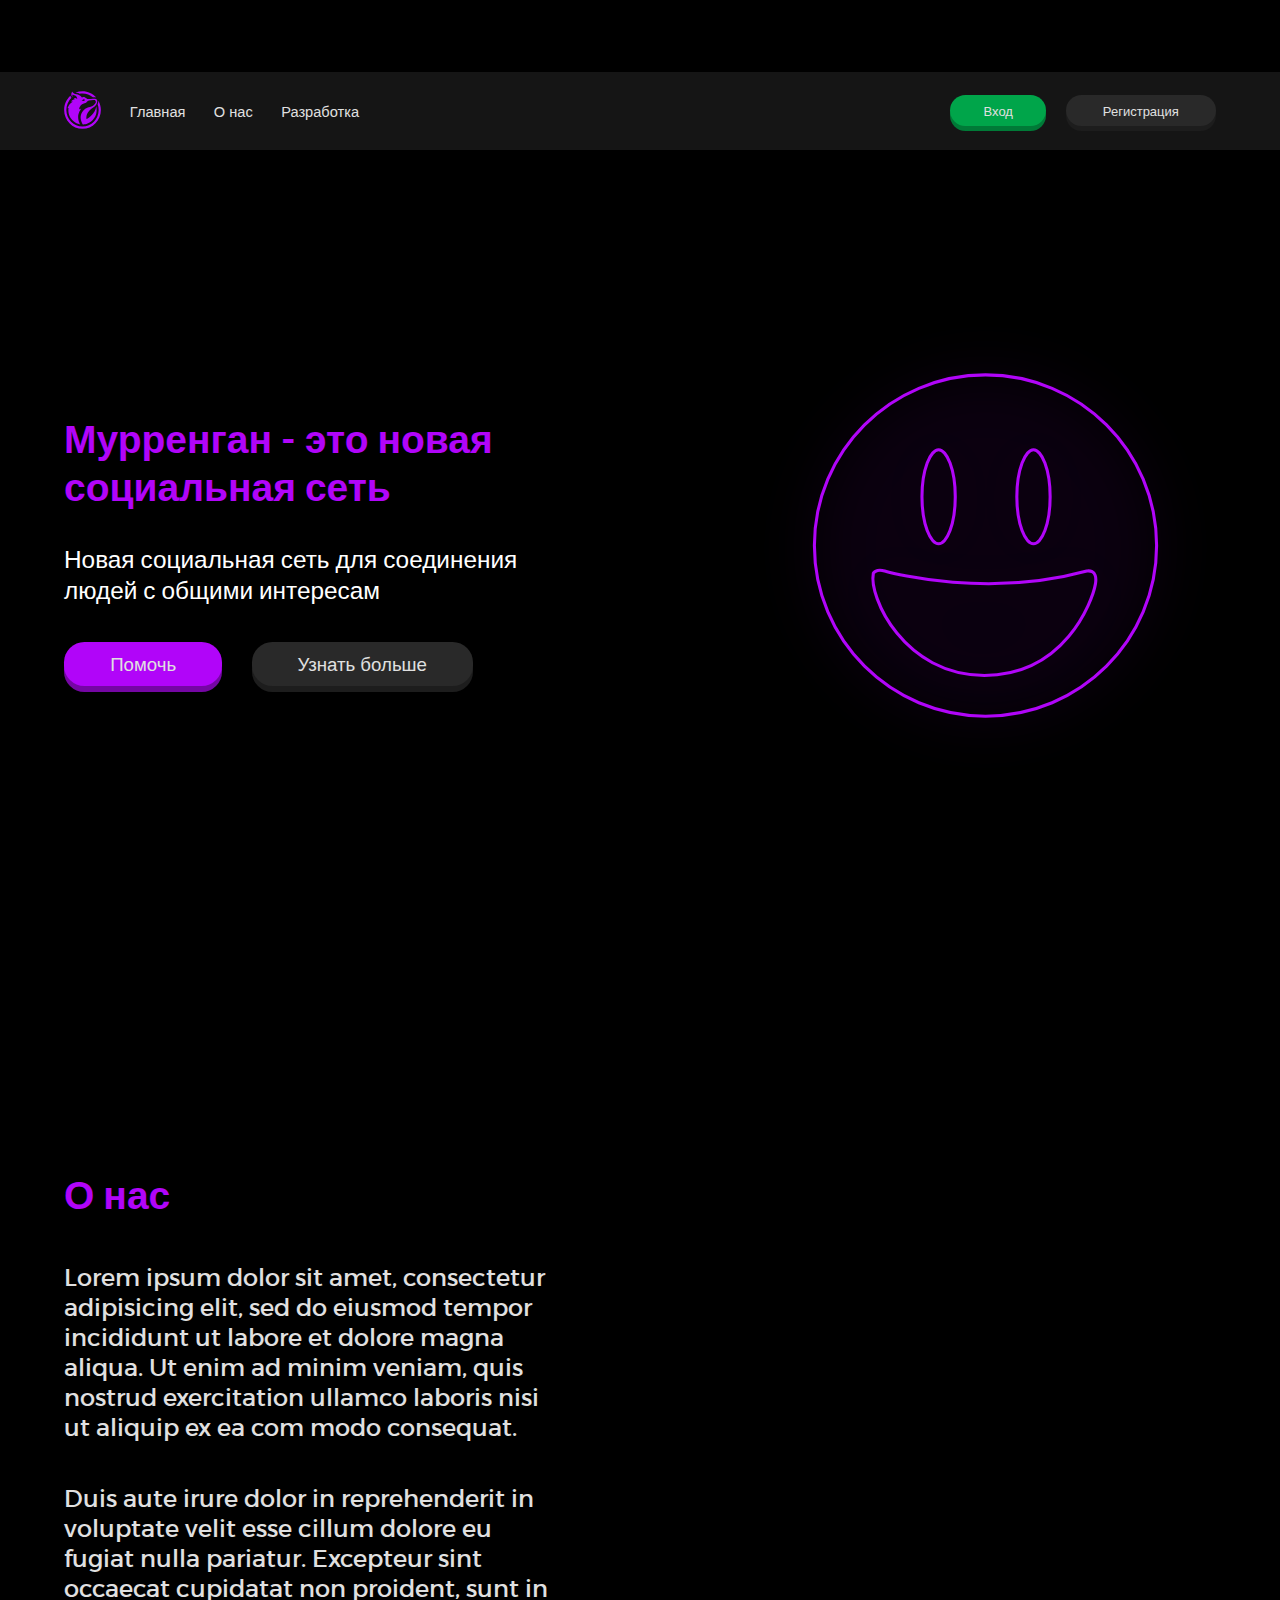
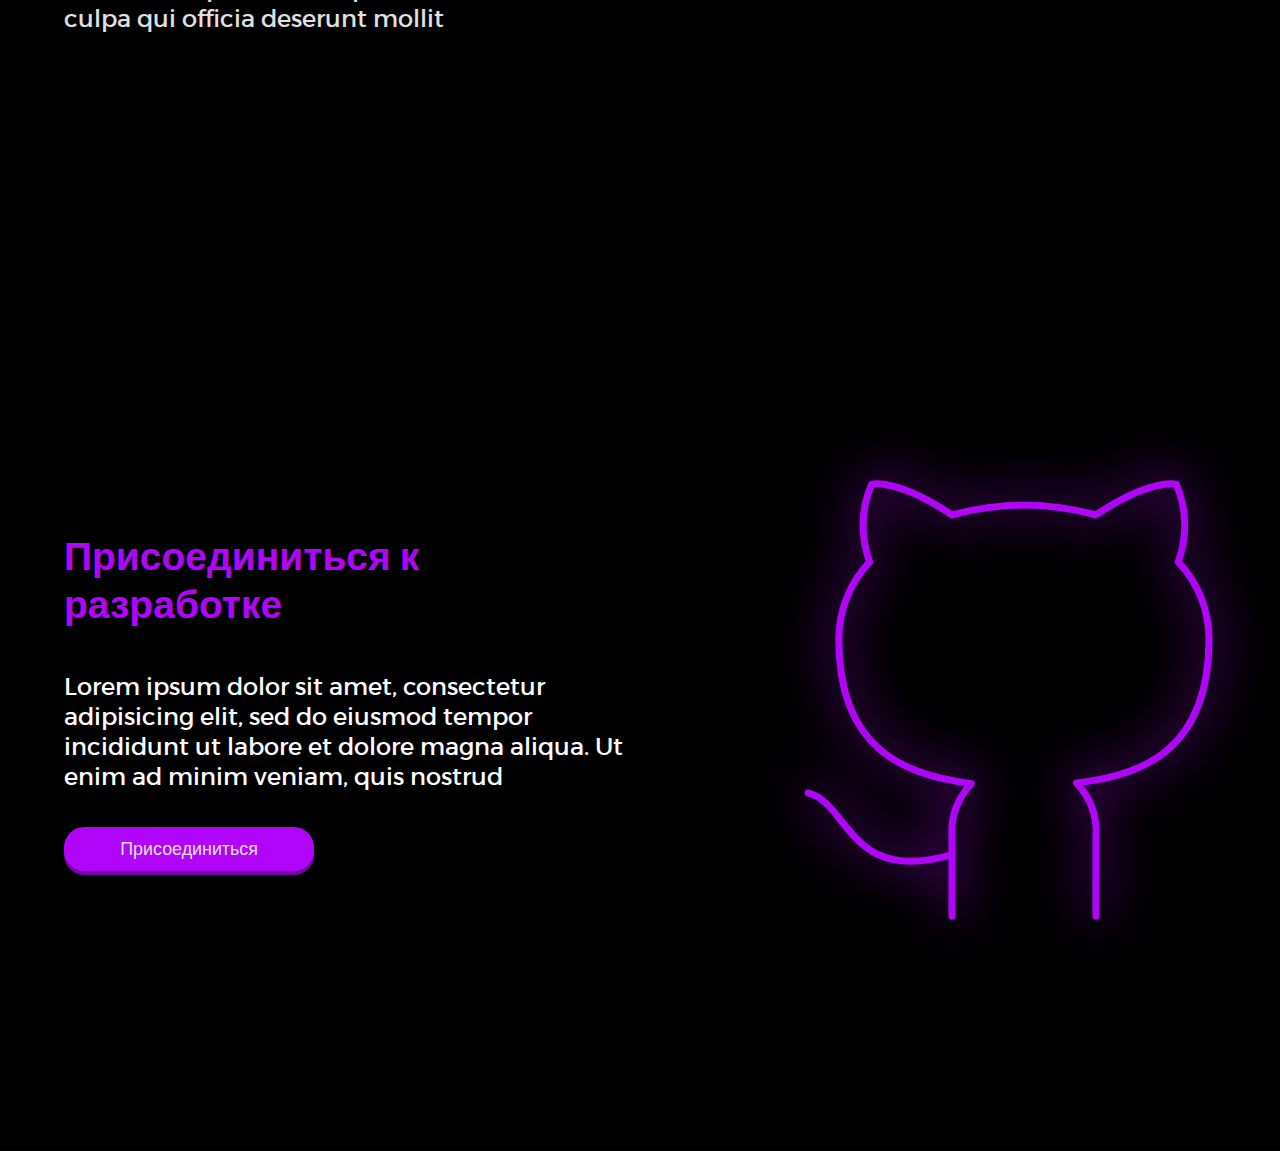
==== index.html @ a323fdba "Последняя версия десктопа" ====
<!DOCTYPE html>
<html lang="ru">

<head>
    <meta charset="UTF-8">
    <meta name="viewport" content="width=device-width, initial-scale=1.0, maximum-scale=1.0, user-scalable=no">
    <meta http-equiv="X-UA-Compatible" content="ie=edge">
    <title>Murrengan</title>
    <link rel="stylesheet" href="fonts/montserrat.css">
    <link rel="stylesheet" href="css/general.css">
    <link rel="stylesheet" href="css/adaptive.css">
</head>

<body>
    <nav class="nav">
        <div class="wrapper">
            <div class="nav-first__item">
                <a href="#"><img src="img/murr_logo.svg" onerror="this.onerror=null;"></a>
                <a href="#home" class="nav-general__item">Главная</a>
                <a href="#about-us" class="nav-general__item">О нас</a>
                <a href="#develop" class="nav-general__item">Разработка</a>
            </div>
            <div class="nav-last__item">
                <div class="nav-but-wrapper">
                    <a href="#" class="nav-button__item nav-button-first__item">Вход</a>
                    <div class="nav-but__item nav-but-first__item"></div>
                </div>
                <div class="nav-but-wrapper">
                    <a href="#" class="nav-button__item nav-button-last__item">Регистрация</a>
                    <div class="nav-but__item nav-but-last__item"></div>
                </div>
            </div>
            <a class="burger-wrapper" href="#">
                <span class="burger"></span>
                <span class="burger"></span>
                <span class="burger"></span>
            </a>
        </div>
    </nav>
    <header id="home">
        <div class="header-content wrapper">
            <div class="header-text-wrapper__first">
                <h1 class="content-title">Мурренган - это новая социальная сеть</h1>
                <h3 class="content-desc">Новая социальная сеть для соединения людей с общими интересам</h3>
                <div class="nav-last__item adaptive-nav-last__item">
                    <div class="nav-but-wrapper nav-but-wrapper-first">
                        <a href="#" class="nav-button__item header-content-first__item">Помочь</a>
                        <div class="nav-but__item header-content-but-first"> </div>
                    </div>
                    <div class="nav-but-wrapper nav-but-wrapper-first">
                        <a href="#" class="nav-button__item header-content-last__item">Узнать больше</a>
                        <div class="nav-but__item header-content-but-last"></div>
                    </div>
                </div>
            </div>
            <div class="header-content-wrapper__first">
                <img src="img/smile.svg" onerror="this.onerror=null;">            
            </div>
        </div>
    </header>
    <section class="section-first" id="about-us">
        <div class="wrapper">
            <div class="section-content-wrp-first">
                <h2>О нас</h2>
                <div class="section-content-wrp-first__item">
                    <div class="section-cont-wrapper-first">
                        <p>Lorem ipsum dolor sit amet, consectetur adipisicing elit, sed do eiusmod tempor
                            incididunt
                            ut labore et dolore magna aliqua. Ut enim ad minim veniam, quis nostrud exercitation
                            ullamco
                            laboris nisi ut aliquip ex ea com
                            modo consequat.
                        </p>
                        <p class="section-content-first">
                            Duis aute irure dolor in reprehenderit in voluptate velit esse cillum dolore eu fugiat
                            nulla
                            pariatur.
                            Excepteur sint occaecat cupidatat non proident, sunt in culpa qui officia deserunt
                            mollit
                        </p>
                    </div>
                    <iframe src="https://www.youtube.com/embed/8vNeV6zq-zo" frameborder="0" allowfullscreen></iframe>
                </div>
            </div>
        </div>
    </section>
    <section class="section-second" id="develop">
        <div class="header-content wrapper">
            <div class="heder-text-wrapper">
                <h2 class="content-title">Присоеди&shy;ниться к разработке</h2>
                <h3>Lorem ipsum dolor sit amet, consectetur adipisicing elit, sed
                    do eiusmod tempor incididunt ut labore et dolore magna aliqua.
                    Ut enim ad minim veniam, quis nostrud
                </h3>
                <div class="nav-last__item adaptive-nav-second-last__item">
                    <div class="nav-but-wrapper nav-but-wrapper-last">
                        <a href="#"
                            class="nav-button__item header-content-last__item header-content-last-child__item">Присоединиться</a>
                        <div class="nav-but__item header-content-but-last-child"></div>
                    </div>
                </div>
            </div>
            <div class="header-content-wrapper">
                <img src="img/cat.svg" onerror="this.onerror=null;">
            </div>
        </div>
    </section>
    </div>
</body>

</html>
---- fonts/montserrat.css ----
@font-face {
    font-family: 'Montserrat';
    src: local('Montserrat'), local('Montserrat-Regular'), url('montserrat.woff2') format('woff2'), url('montserrat.woff') format('woff'), url('montserrat.ttf') format('truetype');
    font-weight: 400;
    font-style: normal;
}
@font-face {
    font-family: 'Montserrat';
    src: local('Montserrat Bold'), local('Montserrat-Bold'), url('montserratbold.woff2') format('woff2'), url('montserratbold.woff') format('woff'), url('montserratbold.ttf') format('truetype');
    font-weight: 700;
    font-style: normal;
}
---- css/general.css ----
html, body, div, span, applet, object, iframe,
h1, h2, h3, h4, h5, h6, p, blockquote, pre,
abbr, acronym, address, big, cite, code,
del, dfn, em, img, ins, kbd, q, s, samp,
small, strike, strong, sub, sup, tt, var,
b, u, i, center,
dl, dt, dd, ol, ul, li,
fieldset, form, label, legend,
table, caption, tbody, tfoot, thead, tr, th, td,
article, aside, canvas, details, embed, 
figure, figcaption, footer, header, hgroup, 
menu, nav, output, ruby, section, summary,
time, mark, audio, video, a{
	margin: 0;
    padding: 0;
}
html {
    font-size: 16px;
    overflow-x: hidden;
    scroll-behavior: smooth;

}

body {
    background-color: #000000;
}

h1,
h2 {
    color: #b105f9;
}

.wrapper {
    width: 90%;
    margin: 0 auto;
    display: flex;
    align-items: center;
    justify-content: space-between;
}

p, a, button, h1, h2, h3, h4, h5, h6 {
    font-family: 'Montserrat', sans-serif;
}

p,
a,
button {
    color: #e0e0e0;
}

a {
    text-decoration: none;
}

.nav {
    display: flex;
    justify-content: space-between;
    margin: 0 auto;
    margin-top: 5.5rem;
    position: sticky;
    top: 0;
    background-color: #151515;
    height: 6rem;
    z-index: 40;
}

.nav-wrapper{
    display: flex;
    justify-content: space-between;
    margin: 0 auto;
}
.nav-general__item {
    margin-left: 2.1875rem;
    font-size: 1.125rem;
    transition: all 0.3s;
    position: relative;
}
.nav-general__item::after {
	display: block;
	position: absolute;
	left: 0; 
	width: 0;
	height: 2px; 
	background-color: #b105f9; 
	content: "";
    transition: width 0.3s ease-out; 
    border-radius: 3px;
}
.nav-general__item:hover:after,
.nav-general__item:focus:after {
	width: 100%; 
}
.nav-general__item:hover {
    color: #b105f9;
}
.nav-first__item,
.nav-last__item {
    display: flex;
    align-items: center;
}

.nav-first__item {
    font-size: 10px;
}

.nav-but-wrapper {
    position: relative;
}

.nav-last__item a {
    font-size: 1rem;
    height: 2.4375rem;
    display: flex;
    justify-content: center;
    align-items: center;
    border-radius: 1.563rem;
    transition: background-color 0.3s;
}
.burger-wrapper{
    display: none;
}
.nav-last__item .nav-button-first__item {
    background-color: #00a54a;
    width: 7.375rem;
}
.nav-last__item .nav-button-first__item:hover{
    background-color: #00dd63;
}
.nav-last__item .nav-button-first__item:active{
    background-color: #00a54a;
}

.header-content-last__item {
    background-color: #292929;
    width: 17rem;
}

.header-content-last__item {
    margin-left: 2.25rem;
}

.header-content-first__item {
    background-color: #b105f9;
    width: 12.1875rem;
}

.nav-last__item .header-content-last__item,
.nav-last__item .header-content-first__item {
    font-size: 1.4375rem;
    height: 3.375rem;
}

.nav-last__item .nav-button-last__item {
    margin-left: 1.5rem;
    background-color: #292929;
    width: 11.5625rem;
}
.nav-last__item .nav-button-last__item:hover,
.nav-last__item .header-content-last__item:hover {
    background-color: #414141;
}
.nav-but__item {
    position: absolute;
    height: 2.4375rem;
    border-radius: 1.563rem;
    z-index: -1;
}

.nav-but-first__item {
    left: 0;
    top: 0.375rem;
    background-color: #007a37;
    width: 7.375rem;
}

.header-content-but-first {
    left: 0;
    top: 0.5rem;
    background-color: #7506a4;
    width: 12.1875rem;
    height: 3.3125rem;
}

.header-content-but-last {
    right: 0;
    top: 0.5rem;
    background-color: #1d1d1d;
    width: 17rem;
    height: 3.3125rem;
}

.header-content-but-last-child {
    left: 0;
    top: 0.5rem;
    background-color: #7506a4;
    width: 19.25rem;
    height: 3.1875rem;
}

.nav-but-last__item {
    right: 0;
    top: 0.375rem;
    background-color: #1d1d1d;
    width: 11.5625rem;
}

h3 {
    color: #ffffff;
    font-size: 1.875rem;
    font-weight: normal;
    margin-top: 2.5rem;
    margin-bottom: 2.875rem;
}

.content-title {
    font-weight: bold;
    font-size: 3rem;
}

.first__img {
    width: 50rem;
    height: 53.31rem;
}

.header-content-wrapper img{
    width: 110%;
    height: 50rem;  
}
.header-content-wrapper__first svg{
    width: 100%;
    height: 35rem;
}
.header-content-wrapper__first{
    width: 40%;
}
.header-text-wrapper__first{
    width: 50%;
}
.adaptive-murr-logo {
    font-size: 3rem;
    font-weight: bold;
    color: #b105f9;
    text-shadow: 2px 5px 15px #b105f9;
}

.header-content-wrapper{
    width: 40%;
}
.heder-text-wrapper{
    width: 50%;
}

.adaptive-logo {
    width: 1.7rem;
    height: 1.9rem;
}

.adaptive-menu {
    display: flex;
    align-items: center;
    cursor: pointer;
}

.adaptive-menu div {
    border: 0.5rem solid transparent;
    border-top: 0.5rem solid #fff;
    margin-top: 0.5rem;
    margin-left: 0.3rem;
}

h2 {
    font-size: 3rem;
    margin-bottom: 3.25rem;
}

.adaptive-murr-logo,
.adaptive-menu,
.nav__item__responsive {
    display: none;
}

p {
    font-size: 1.875rem;
}

.section-first,
.section-second {
    min-height: 100vh;
    display: flex;
}

.section-content-wrp-first__item {
    display: flex;
}

.section-content-first {
    margin-top: 3.188rem;
}

.section-cont-wrapper-first {
    width: 50%;
    margin-right: 12.06rem;
}

.section-second .nav {
    margin-top: 14rem;
}

.nav-button__item:active {
    transform: translateY(0.4rem);
}

.content-desc {
    width: 90%;
}

.adaptive-button-general {
    display: none;
    z-index: 3;
}

.video {
    height: 0;
    position: relative;
    padding-bottom: 56.25%;
}

.video iframe {
    position: absolute;
    left: 0;
    top: 0;
    width: 100%;
    height: 100%;
}

* {
    outline: none;
}

iframe {
    width: 50%;
    border-width: 0;
    outline-width: 0;
}

.nav-first__item img {
    width: 2.875rem;
    height: 2.875rem;
    transition: all 0.25s;
}

.nav-first__item img:hover {
    transform: scale(1.15);
}

.nav-but-wrapper-last .header-content-last-child__item {
    margin-left: 0;
    width: 19.25rem;
    background-color: #b105f9;
    font-size: 1.375rem;
}

header, .section-second {
    display: flex;
}

header {
    min-height: calc(100vh - 7.563rem);
}
.nav-last__item .header-content-first__item:hover,
.nav-but-wrapper-last .header-content-last-child__item:hover{
    background-color: #c743ff;
}
.nav-last__item .header-content-first__item:active,
.nav-but-wrapper-last .header-content-last-child__item:active{
    background-color: #b105f9;
}
---- css/adaptive.css ----
@media screen and (max-width: 1612px) {
    html {
        font-size: 15px;
    }

    .nav-first__item {
        font-size: 9px;
    }
}

@media screen and (max-width: 1506px) {
    html {
        font-size: 14px;
    }

    .nav-first__item {
        font-size: 8px;
    }
}

@media screen and (max-width: 1320px) {
    html {
        font-size: 13px;
    }

    .nav-first__item {
        font-size: 7px;
    }
}

@media screen and (max-width: 1186px) {
    html {
        font-size: 12px;
    }

    .first__img,
    .last-img {
        transform: scale(0.8);
    }
}

@media screen and (max-width: 1050px) {
    html {
        font-size: 11px;
    }

    .adaptive-button-general {
        transform: scale(0.8);
        z-index: 20;
    }
}

@media screen and (max-width: 1044px) {
    .nav-last__item {
        display: none;
    }
    .adaptive-button-general {
        transform: scale(0.8);
    }
    .nav-general__item{
        display: none;
    }
    .header-text-wrapper__first, .heder-text-wrapper {
        width: 100%;
    }
    .header-content-wrapper,.header-content-wrapper__first{
        display: none;
    }
    .burger-wrapper{
        display: block;
        cursor: pointer;
    }
    .burger:first-child{
        margin-top: 0;
    }
    .burger{
        display: block;
        width: 30px;
        height: 3px;
        background-color: #B105F9;
        border-radius: 20px;
        margin-top: 5px;
    }
    header {
        background: url(../img/smile-adaptive.svg) no-repeat right;
    }

    .section-first {
        background: url(../img/smile-adaptive.svg) no-repeat right top;
    }

    .section-second {
        background: url(../img/adaptive-cat.svg) no-repeat right;
    }

    .adaptive-menu,
    .nav__item__responsive {
        display: flex;

    }

    .adaptive-murr-logo {
        display: inline-block;
    }

    .adaptive-nav-last__item {
        display: flex;
        justify-content: center;
    }

    .adaptive-button__item {
        display: inline-block;
    }

    .adaptive-button {
        width: 14.5455rem;
        height: 14.5455rem;
        background: #b105f9;
        border-radius: 50%;
        display: flex;
        justify-content: center;
        align-items: center;
        position: fixed;
        bottom: 0;
        right: 0;
        z-index: -1;
    }

    .adaptive-button-general {
        width: 14.5455rem;
        height: 14.5455rem;
        border-radius: 50%;
        display: flex;
        justify-content: center;
        align-items: center;
        position: fixed;
        bottom: 3.6364rem;
        right: 1.3636rem;
        cursor: pointer;
        box-shadow: 0 20px 20px #7506a4;

    }

    .adaptive-button__logo {
        width: 14.5455rem;
        height: 14.5455rem;
        background: #7506a4;
        border-radius: 50%;
        display: flex;
        justify-content: center;
        align-items: center;
        position: absolute;
        left: 0;
        top: 1.1818rem;
        z-index: -2;
    }

    .adaptive-button-logo-wraper img {
        width: 140px;
        height: 140px;
        z-index: 1;
    }

    .adaptive-button-general:active .adaptive-button {
        bottom: -0.9091rem;
    }

    .adaptive-button-general:active .adaptive-button-logo-wraper {
        margin-top: 2.1818rem;
    }

    .section-content-wrp-first__item {
        display: block;
    }

    .section-cont-wrapper-first {
        width: 100%;
        margin-right: 0;
        margin-bottom: 12.7273rem;
    }

    iframe {
        width: 100%;
        height: 34.8182rem;
    }

    .adaptive-nav-second-last__item {
        display: flex;
        justify-content: center;
        margin-bottom: 10rem;
    }

}

@media screen and (max-width: 470px) {
    html {
        font-size: 10px;
    }

    .adaptive-button-general {
        transform: scale(0.7);
    }

    .adaptive-button-logo-wraper img {
        transform: scale(0.96);
    }
    .nav-but-wrapper-last .header-content-last-child__item, .nav-but-wrapper-last, .header-content-but-last-child{
        width: 100%;
    }
}

@media screen and (max-width: 410px) {

    .header-content-but-first {
        left: 50%;
        margin-left: -6.1rem;
    }

    .adaptive-button-general {
        z-index: 20;
    }

    .adaptive-button-general {
        transform: scale(0.7);
    }

}

@media screen and (max-width: 408px) {
    html {
        font-size: 8px;
    }

    .adaptive-button-general {
        transform: scale(0.6);
    }

    .adaptive-button-logo-wraper img {
        transform: scale(0.77);
    }
}
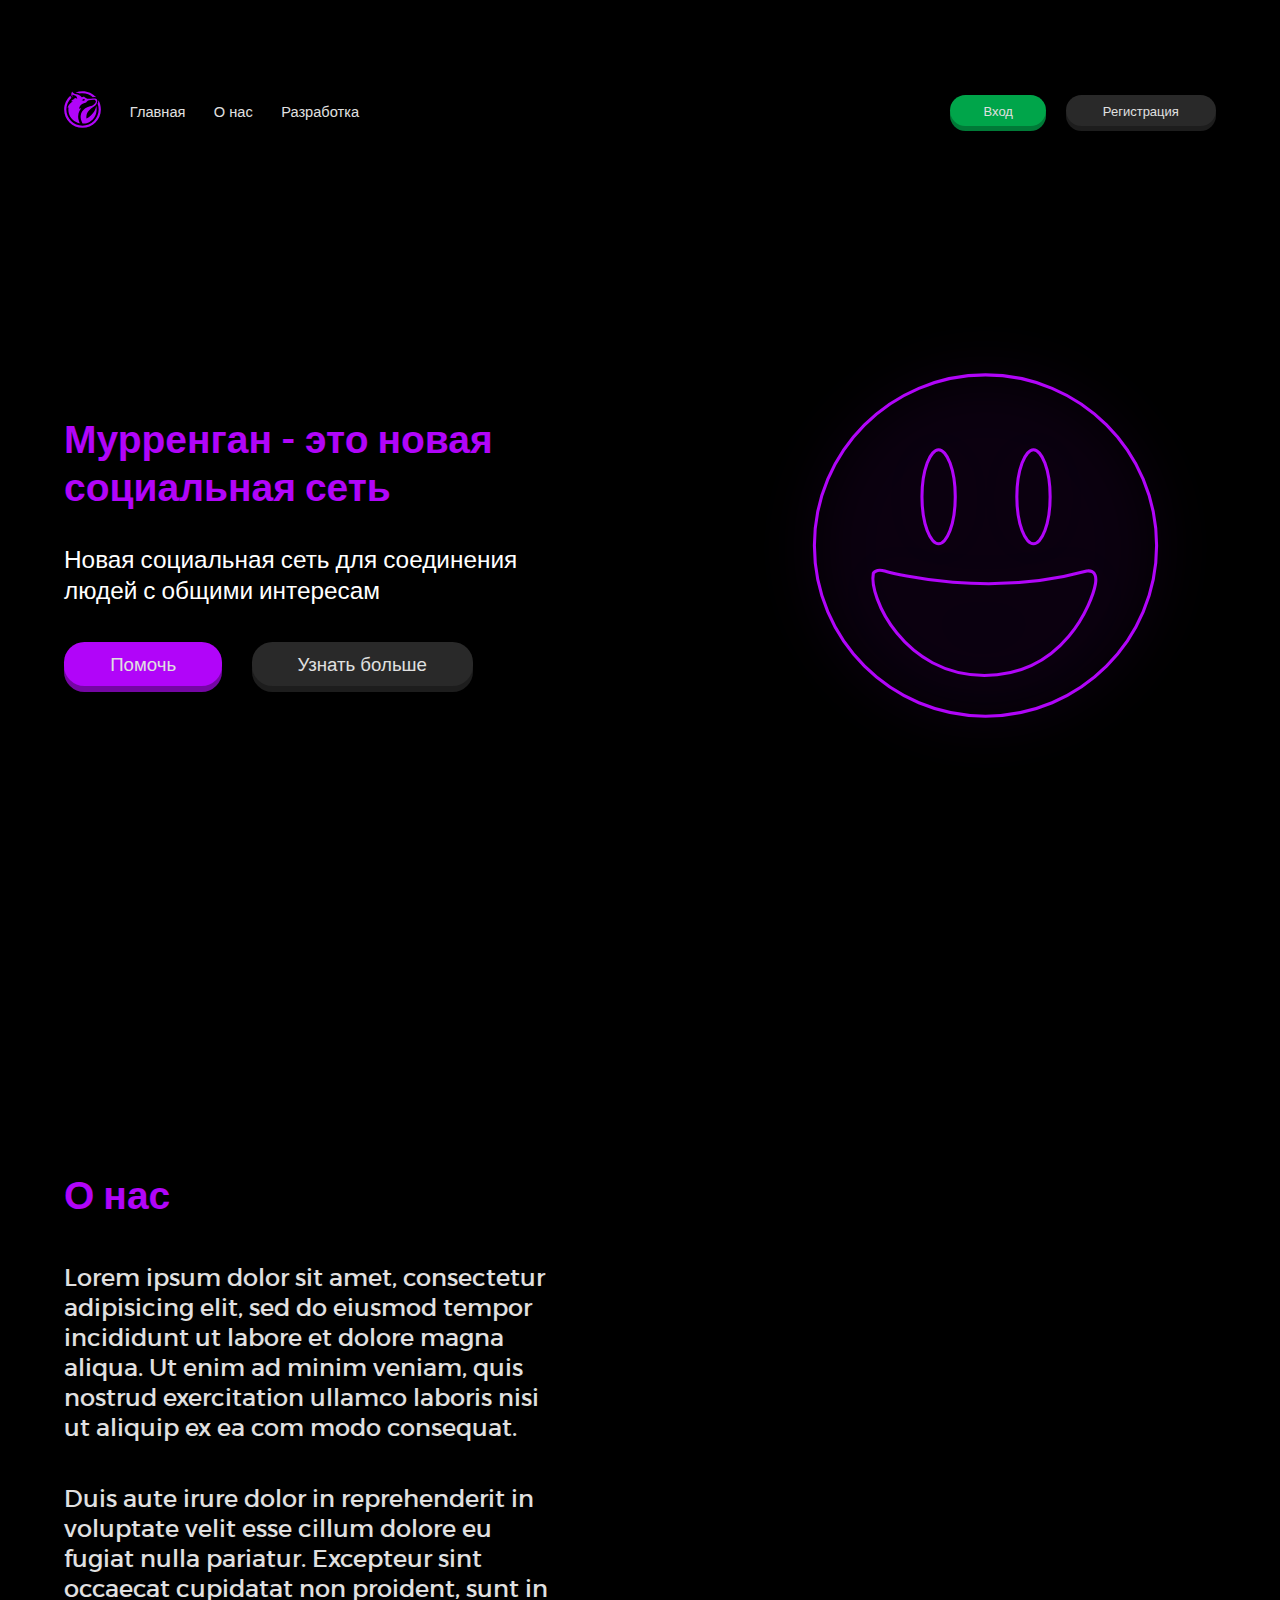
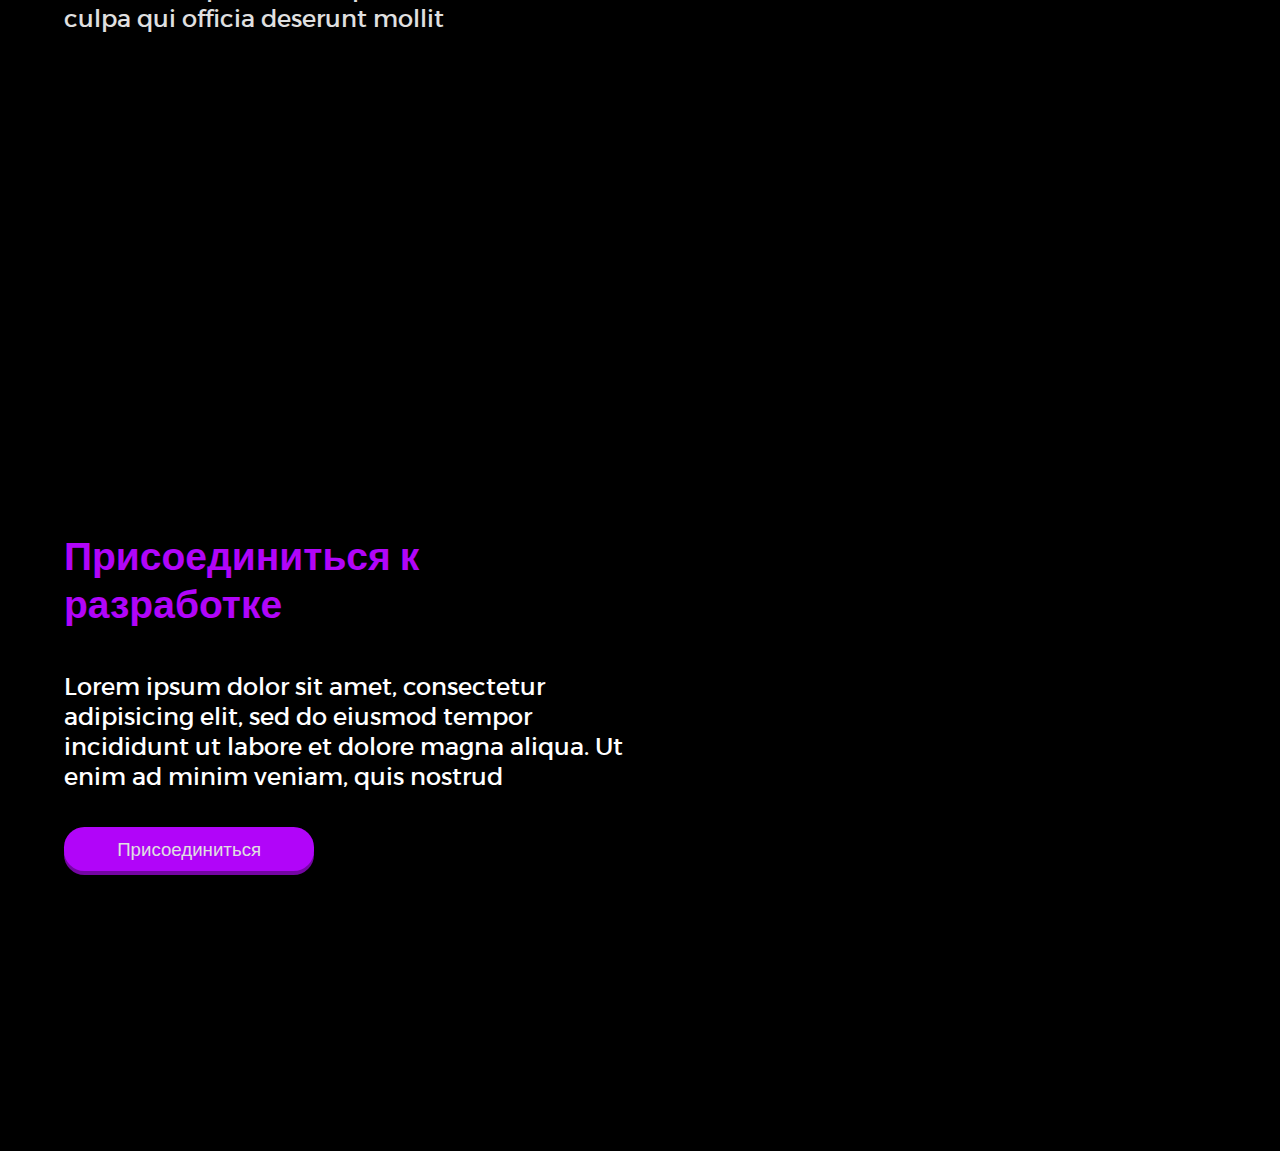
==== commit dd9848e3: "Последння версия с классами" ====
--- a/index.html
+++ b/index.html
@@ -12,58 +12,58 @@
 </head>
 
 <body>
-    <nav class="nav">
+    <nav class="menu">
         <div class="wrapper">
-            <div class="nav-first__item">
-                <a href="#"><img src="img/murr_logo.svg" onerror="this.onerror=null;"></a>
-                <a href="#home" class="nav-general__item">Главная</a>
-                <a href="#about-us" class="nav-general__item">О нас</a>
-                <a href="#develop" class="nav-general__item">Разработка</a>
+            <div class="menu__link">
+                <a href="#"><img src="img/murr_logo.svg"></a>
+                <a href="#home" class="menu__item">Главная</a>
+                <a href="#about-us" class="menu__item">О нас</a>
+                <a href="#develop" class="menu__item">Разработка</a>
             </div>
-            <div class="nav-last__item">
-                <div class="nav-but-wrapper">
-                    <a href="#" class="nav-button__item nav-button-first__item">Вход</a>
-                    <div class="nav-but__item nav-but-first__item"></div>
+            <div class="button__container">
+                <div class="button__wrapper">
+                    <a href="#" class="button__item enter-button">Вход</a>
+                    <div class="button-layer enter-button__layer"></div>
                 </div>
-                <div class="nav-but-wrapper">
-                    <a href="#" class="nav-button__item nav-button-last__item">Регистрация</a>
-                    <div class="nav-but__item nav-but-last__item"></div>
+                <div class="button__wrapper">
+                    <a href="#" class="button__item registration-button">Регистрация</a>
+                    <div class="button-layer registration-button__layer"></div>
                 </div>
             </div>
-            <a class="burger-wrapper" href="#">
-                <span class="burger"></span>
-                <span class="burger"></span>
-                <span class="burger"></span>
+            <a class="burger__wrapper" href="#">
+                <span class="burger__item"></span>
+                <span class="burger__item"></span>
+                <span class="burger__item"></span>
             </a>
         </div>
     </nav>
     <header id="home">
-        <div class="header-content wrapper">
-            <div class="header-text-wrapper__first">
-                <h1 class="content-title">Мурренган - это новая социальная сеть</h1>
-                <h3 class="content-desc">Новая социальная сеть для соединения людей с общими интересам</h3>
-                <div class="nav-last__item adaptive-nav-last__item">
-                    <div class="nav-but-wrapper nav-but-wrapper-first">
-                        <a href="#" class="nav-button__item header-content-first__item">Помочь</a>
-                        <div class="nav-but__item header-content-but-first"> </div>
+        <div class="block__wrapper wrapper">
+            <div class="block-text__wrapper home-text__wrapper">
+                <h1 class="title">Мурренган - это новая социальная сеть</h1>
+                <h3 class="subtitle">Новая социальная сеть для соединения людей с общими интересам</h3>
+                <div class="button__container adaptive-button__container">
+                    <div class="button__wrapper">
+                        <a href="#" class="button__item help-button">Помочь</a>
+                        <div class="button-layer help-button__layer"></div>
                     </div>
-                    <div class="nav-but-wrapper nav-but-wrapper-first">
-                        <a href="#" class="nav-button__item header-content-last__item">Узнать больше</a>
-                        <div class="nav-but__item header-content-but-last"></div>
+                    <div class="button__wrapper">
+                        <a href="#" class="button__item optimized-button">Узнать больше</a>
+                        <div class="button-layer optimized-button__layer"></div>
                     </div>
                 </div>
             </div>
-            <div class="header-content-wrapper__first">
-                <img src="img/smile.svg" onerror="this.onerror=null;">            
+            <div class="block-img__wrapper">
+                <img src="img/smile.svg">
             </div>
         </div>
     </header>
-    <section class="section-first" id="about-us">
+    <section class="about-section" id="about-us">
         <div class="wrapper">
-            <div class="section-content-wrp-first">
+            <div>
                 <h2>О нас</h2>
-                <div class="section-content-wrp-first__item">
-                    <div class="section-cont-wrapper-first">
+                <div class="about-section-content__wrapper">
+                    <div class="about-section-text__wrapper">
                         <p>Lorem ipsum dolor sit amet, consectetur adipisicing elit, sed do eiusmod tempor
                             incididunt
                             ut labore et dolore magna aliqua. Ut enim ad minim veniam, quis nostrud exercitation
@@ -84,24 +84,23 @@
             </div>
         </div>
     </section>
-    <section class="section-second" id="develop">
-        <div class="header-content wrapper">
-            <div class="heder-text-wrapper">
-                <h2 class="content-title">Присоеди&shy;ниться к разработке</h2>
+    <section class="develop-section" id="develop">
+        <div class="block__wrapper wrapper">
+            <div class="block-text__wrapper develop-text__wrapper">
+                <h2 class="title">Присоеди&shy;ниться к разработке</h2>
                 <h3>Lorem ipsum dolor sit amet, consectetur adipisicing elit, sed
                     do eiusmod tempor incididunt ut labore et dolore magna aliqua.
                     Ut enim ad minim veniam, quis nostrud
                 </h3>
-                <div class="nav-last__item adaptive-nav-second-last__item">
-                    <div class="nav-but-wrapper nav-but-wrapper-last">
-                        <a href="#"
-                            class="nav-button__item header-content-last__item header-content-last-child__item">Присоединиться</a>
-                        <div class="nav-but__item header-content-but-last-child"></div>
+                <div class="button__container adaptive-join-button__container">
+                    <div class="button__wrapper join-button__wrapper">
+                        <a href="#" class="button__item optimized-button join-button">Присоединиться</a>
+                        <div class="button-layer join-button__layer"></div>
                     </div>
                 </div>
             </div>
-            <div class="header-content-wrapper">
-                <img src="img/cat.svg" onerror="this.onerror=null;">
+            <div class="header-img__wrapper">
+                <img src="img/cat.svg">
             </div>
         </div>
     </section>
--- a/css/general.css
+++ b/css/general.css
@@ -1,25 +1,92 @@
-
-html, body, div, span, applet, object, iframe,
-h1, h2, h3, h4, h5, h6, p, blockquote, pre,
-abbr, acronym, address, big, cite, code,
-del, dfn, em, img, ins, kbd, q, s, samp,
-small, strike, strong, sub, sup, tt, var,
-b, u, i, center,
-dl, dt, dd, ol, ul, li,
-fieldset, form, label, legend,
-table, caption, tbody, tfoot, thead, tr, th, td,
-article, aside, canvas, details, embed, 
-figure, figcaption, footer, header, hgroup, 
-menu, nav, output, ruby, section, summary,
-time, mark, audio, video, a{
-	margin: 0;
+html,
+body,
+div,
+span,
+applet,
+object,
+iframe,
+h1,
+h2,
+h3,
+h4,
+h5,
+h6,
+p,
+blockquote,
+pre,
+abbr,
+acronym,
+address,
+big,
+cite,
+code,
+del,
+dfn,
+em,
+img,
+ins,
+kbd,
+q,
+s,
+samp,
+small,
+strike,
+strong,
+sub,
+sup,
+tt,
+var,
+b,
+u,
+i,
+center,
+dl,
+dt,
+dd,
+ol,
+ul,
+li,
+fieldset,
+form,
+label,
+legend,
+table,
+caption,
+tbody,
+tfoot,
+thead,
+tr,
+th,
+td,
+article,
+aside,
+canvas,
+details,
+embed,
+figure,
+figcaption,
+footer,
+header,
+hgroup,
+menu,
+nav,
+output,
+ruby,
+section,
+summary,
+time,
+mark,
+audio,
+video,
+a {
+    margin: 0;
     padding: 0;
 }
+
 html {
     font-size: 16px;
     overflow-x: hidden;
     scroll-behavior: smooth;
-
 }
 
 body {
@@ -39,7 +106,15 @@
     justify-content: space-between;
 }
 
-p, a, button, h1, h2, h3, h4, h5, h6 {
+p,
+a,
+button,
+h1,
+h2,
+h3,
+h4,
+h5,
+h6 {
     font-family: 'Montserrat', sans-serif;
 }
 
@@ -53,63 +128,63 @@
     text-decoration: none;
 }
 
-.nav {
+.menu {
+    display: flex;
+    margin-top: 5.5rem;
+    position: relative;
+    height: 6rem;
+    z-index: 40;
+}
+
+.nav-wrapper {
     display: flex;
     justify-content: space-between;
     margin: 0 auto;
-    margin-top: 5.5rem;
-    position: sticky;
-    top: 0;
-    background-color: #151515;
-    height: 6rem;
-    z-index: 40;
-}
-
-.nav-wrapper{
-    display: flex;
-    justify-content: space-between;
-    margin: 0 auto;
-}
-.nav-general__item {
+}
+
+.menu__item {
     margin-left: 2.1875rem;
     font-size: 1.125rem;
     transition: all 0.3s;
     position: relative;
 }
-.nav-general__item::after {
-	display: block;
-	position: absolute;
-	left: 0; 
-	width: 0;
-	height: 2px; 
-	background-color: #b105f9; 
-	content: "";
-    transition: width 0.3s ease-out; 
+
+.menu__item::after {
+    display: block;
+    position: absolute;
+    left: 0;
+    width: 0;
+    height: 2px;
+    background-color: #b105f9;
+    content: "";
+    transition: width 0.3s ease-out;
     border-radius: 3px;
 }
-.nav-general__item:hover:after,
-.nav-general__item:focus:after {
-	width: 100%; 
-}
-.nav-general__item:hover {
+
+.menu__item:hover:after,
+.menu__item:focus:after {
+    width: 100%;
+}
+
+.menu__item:hover {
     color: #b105f9;
 }
-.nav-first__item,
-.nav-last__item {
+
+.menu__link,
+.button__container {
     display: flex;
     align-items: center;
 }
 
-.nav-first__item {
+.menu__link {
     font-size: 10px;
 }
 
-.nav-but-wrapper {
+.button__wrapper {
     position: relative;
 }
 
-.nav-last__item a {
-    font-size: 1rem;
+.button__item {
     height: 2.4375rem;
     display: flex;
     justify-content: center;
@@ -117,64 +192,74 @@
     border-radius: 1.563rem;
     transition: background-color 0.3s;
 }
-.burger-wrapper{
+
+.button__item:active {
+    transform: translateY(0.4rem);
+}
+
+.burger__wrapper {
     display: none;
 }
-.nav-last__item .nav-button-first__item {
+
+.button__container .enter-button {
     background-color: #00a54a;
     width: 7.375rem;
 }
-.nav-last__item .nav-button-first__item:hover{
+
+.button__container .enter-button:hover {
     background-color: #00dd63;
 }
-.nav-last__item .nav-button-first__item:active{
+
+.button__container .enter-button:active {
     background-color: #00a54a;
 }
 
-.header-content-last__item {
+.optimized-button {
     background-color: #292929;
     width: 17rem;
 }
 
-.header-content-last__item {
+.optimized-button {
     margin-left: 2.25rem;
 }
 
-.header-content-first__item {
+.help-button {
     background-color: #b105f9;
     width: 12.1875rem;
 }
 
-.nav-last__item .header-content-last__item,
-.nav-last__item .header-content-first__item {
+.button__container .optimized-button,
+.button__container .help-button {
     font-size: 1.4375rem;
     height: 3.375rem;
 }
 
-.nav-last__item .nav-button-last__item {
+.button__container .registration-button {
     margin-left: 1.5rem;
     background-color: #292929;
     width: 11.5625rem;
 }
-.nav-last__item .nav-button-last__item:hover,
-.nav-last__item .header-content-last__item:hover {
+
+.button__container .registration-button:hover,
+.button__container .optimized-button:hover {
     background-color: #414141;
 }
-.nav-but__item {
+
+.button-layer {
     position: absolute;
     height: 2.4375rem;
     border-radius: 1.563rem;
     z-index: -1;
 }
 
-.nav-but-first__item {
+.enter-button__layer {
     left: 0;
     top: 0.375rem;
     background-color: #007a37;
     width: 7.375rem;
 }
 
-.header-content-but-first {
+.help-button__layer {
     left: 0;
     top: 0.5rem;
     background-color: #7506a4;
@@ -182,7 +267,7 @@
     height: 3.3125rem;
 }
 
-.header-content-but-last {
+.optimized-button__layer {
     right: 0;
     top: 0.5rem;
     background-color: #1d1d1d;
@@ -190,7 +275,7 @@
     height: 3.3125rem;
 }
 
-.header-content-but-last-child {
+.join-button__layer {
     left: 0;
     top: 0.5rem;
     background-color: #7506a4;
@@ -198,7 +283,7 @@
     height: 3.1875rem;
 }
 
-.nav-but-last__item {
+.registration-button__layer {
     right: 0;
     top: 0.375rem;
     background-color: #1d1d1d;
@@ -213,30 +298,19 @@
     margin-bottom: 2.875rem;
 }
 
-.content-title {
+.title {
     font-weight: bold;
     font-size: 3rem;
 }
 
-.first__img {
-    width: 50rem;
-    height: 53.31rem;
-}
-
-.header-content-wrapper img{
-    width: 110%;
-    height: 50rem;  
-}
-.header-content-wrapper__first svg{
-    width: 100%;
-    height: 35rem;
-}
-.header-content-wrapper__first{
+.block-img__wrapper {
     width: 40%;
 }
-.header-text-wrapper__first{
+
+.home-text__wrapper {
     width: 50%;
 }
+
 .adaptive-murr-logo {
     font-size: 3rem;
     font-weight: bold;
@@ -244,10 +318,11 @@
     text-shadow: 2px 5px 15px #b105f9;
 }
 
-.header-content-wrapper{
+.header-content-wrapper {
     width: 40%;
 }
-.heder-text-wrapper{
+
+.develop-text__wrapper {
     width: 50%;
 }
 
@@ -284,13 +359,13 @@
     font-size: 1.875rem;
 }
 
-.section-first,
-.section-second {
+.about-section,
+.develop-section {
     min-height: 100vh;
     display: flex;
 }
 
-.section-content-wrp-first__item {
+.about-section-content__wrapper {
     display: flex;
 }
 
@@ -298,20 +373,12 @@
     margin-top: 3.188rem;
 }
 
-.section-cont-wrapper-first {
+.about-section-text__wrapper {
     width: 50%;
     margin-right: 12.06rem;
 }
 
-.section-second .nav {
-    margin-top: 14rem;
-}
-
-.nav-button__item:active {
-    transform: translateY(0.4rem);
-}
-
-.content-desc {
+.subtitle {
     width: 90%;
 }
 
@@ -326,14 +393,6 @@
     padding-bottom: 56.25%;
 }
 
-.video iframe {
-    position: absolute;
-    left: 0;
-    top: 0;
-    width: 100%;
-    height: 100%;
-}
-
 * {
     outline: none;
 }
@@ -344,35 +403,37 @@
     outline-width: 0;
 }
 
-.nav-first__item img {
+.menu__link img {
     width: 2.875rem;
-    height: 2.875rem;
     transition: all 0.25s;
 }
 
-.nav-first__item img:hover {
+.menu__link img:hover {
     transform: scale(1.15);
 }
 
-.nav-but-wrapper-last .header-content-last-child__item {
+.join-button {
     margin-left: 0;
     width: 19.25rem;
     background-color: #b105f9;
     font-size: 1.375rem;
 }
 
-header, .section-second {
+header,
+.develop-section {
     display: flex;
 }
 
 header {
     min-height: calc(100vh - 7.563rem);
 }
-.nav-last__item .header-content-first__item:hover,
-.nav-but-wrapper-last .header-content-last-child__item:hover{
+
+.button__container .help-button:hover,
+.join-button:hover {
     background-color: #c743ff;
 }
-.nav-last__item .header-content-first__item:active,
-.nav-but-wrapper-last .header-content-last-child__item:active{
+
+.button__container .help-button:active,
+.join-button:active {
     background-color: #b105f9;
 }--- a/css/adaptive.css
+++ b/css/adaptive.css
@@ -51,45 +51,54 @@
 }
 
 @media screen and (max-width: 1044px) {
-    .nav-last__item {
+    .button__container {
         display: none;
     }
+
     .adaptive-button-general {
         transform: scale(0.8);
     }
-    .nav-general__item{
+
+    .menu__item {
         display: none;
     }
-    .header-text-wrapper__first, .heder-text-wrapper {
-        width: 100%;
-    }
-    .header-content-wrapper,.header-content-wrapper__first{
+
+    .block-text__wrapper {
+        width: 100%;
+    }
+
+    .header-content-wrapper,
+    .block-img__wrapper {
         display: none;
     }
-    .burger-wrapper{
+
+    .burger__wrapper {
         display: block;
         cursor: pointer;
     }
-    .burger:first-child{
+
+    .burger__item:first-child {
         margin-top: 0;
     }
-    .burger{
+
+    .burger__item {
         display: block;
-        width: 30px;
-        height: 3px;
+        width: 1.875rem;
+        height: 2px;
         background-color: #B105F9;
         border-radius: 20px;
-        margin-top: 5px;
-    }
+        margin-top: 0.3125rem;
+    }
+
     header {
         background: url(../img/smile-adaptive.svg) no-repeat right;
     }
 
-    .section-first {
+    .about-section {
         background: url(../img/smile-adaptive.svg) no-repeat right top;
     }
 
-    .section-second {
+    .develop-section {
         background: url(../img/adaptive-cat.svg) no-repeat right;
     }
 
@@ -103,9 +112,9 @@
         display: inline-block;
     }
 
-    .adaptive-nav-last__item {
-        display: flex;
-        justify-content: center;
+    .adaptive-button__container {
+        display: flex;
+        justify-content: flex-start;
     }
 
     .adaptive-button__item {
@@ -169,11 +178,11 @@
         margin-top: 2.1818rem;
     }
 
-    .section-content-wrp-first__item {
+    .about-section-content__wrapper {
         display: block;
     }
 
-    .section-cont-wrapper-first {
+    .about-section-text__wrapper {
         width: 100%;
         margin-right: 0;
         margin-bottom: 12.7273rem;
@@ -184,7 +193,7 @@
         height: 34.8182rem;
     }
 
-    .adaptive-nav-second-last__item {
+    .adaptive-join-button__container {
         display: flex;
         justify-content: center;
         margin-bottom: 10rem;
@@ -204,14 +213,17 @@
     .adaptive-button-logo-wraper img {
         transform: scale(0.96);
     }
-    .nav-but-wrapper-last .header-content-last-child__item, .nav-but-wrapper-last, .header-content-but-last-child{
+
+    .join-button,
+    .join-button__wrapper,
+    .join-button__layer {
         width: 100%;
     }
 }
 
 @media screen and (max-width: 410px) {
 
-    .header-content-but-first {
+    .help-button__layer {
         left: 50%;
         margin-left: -6.1rem;
     }
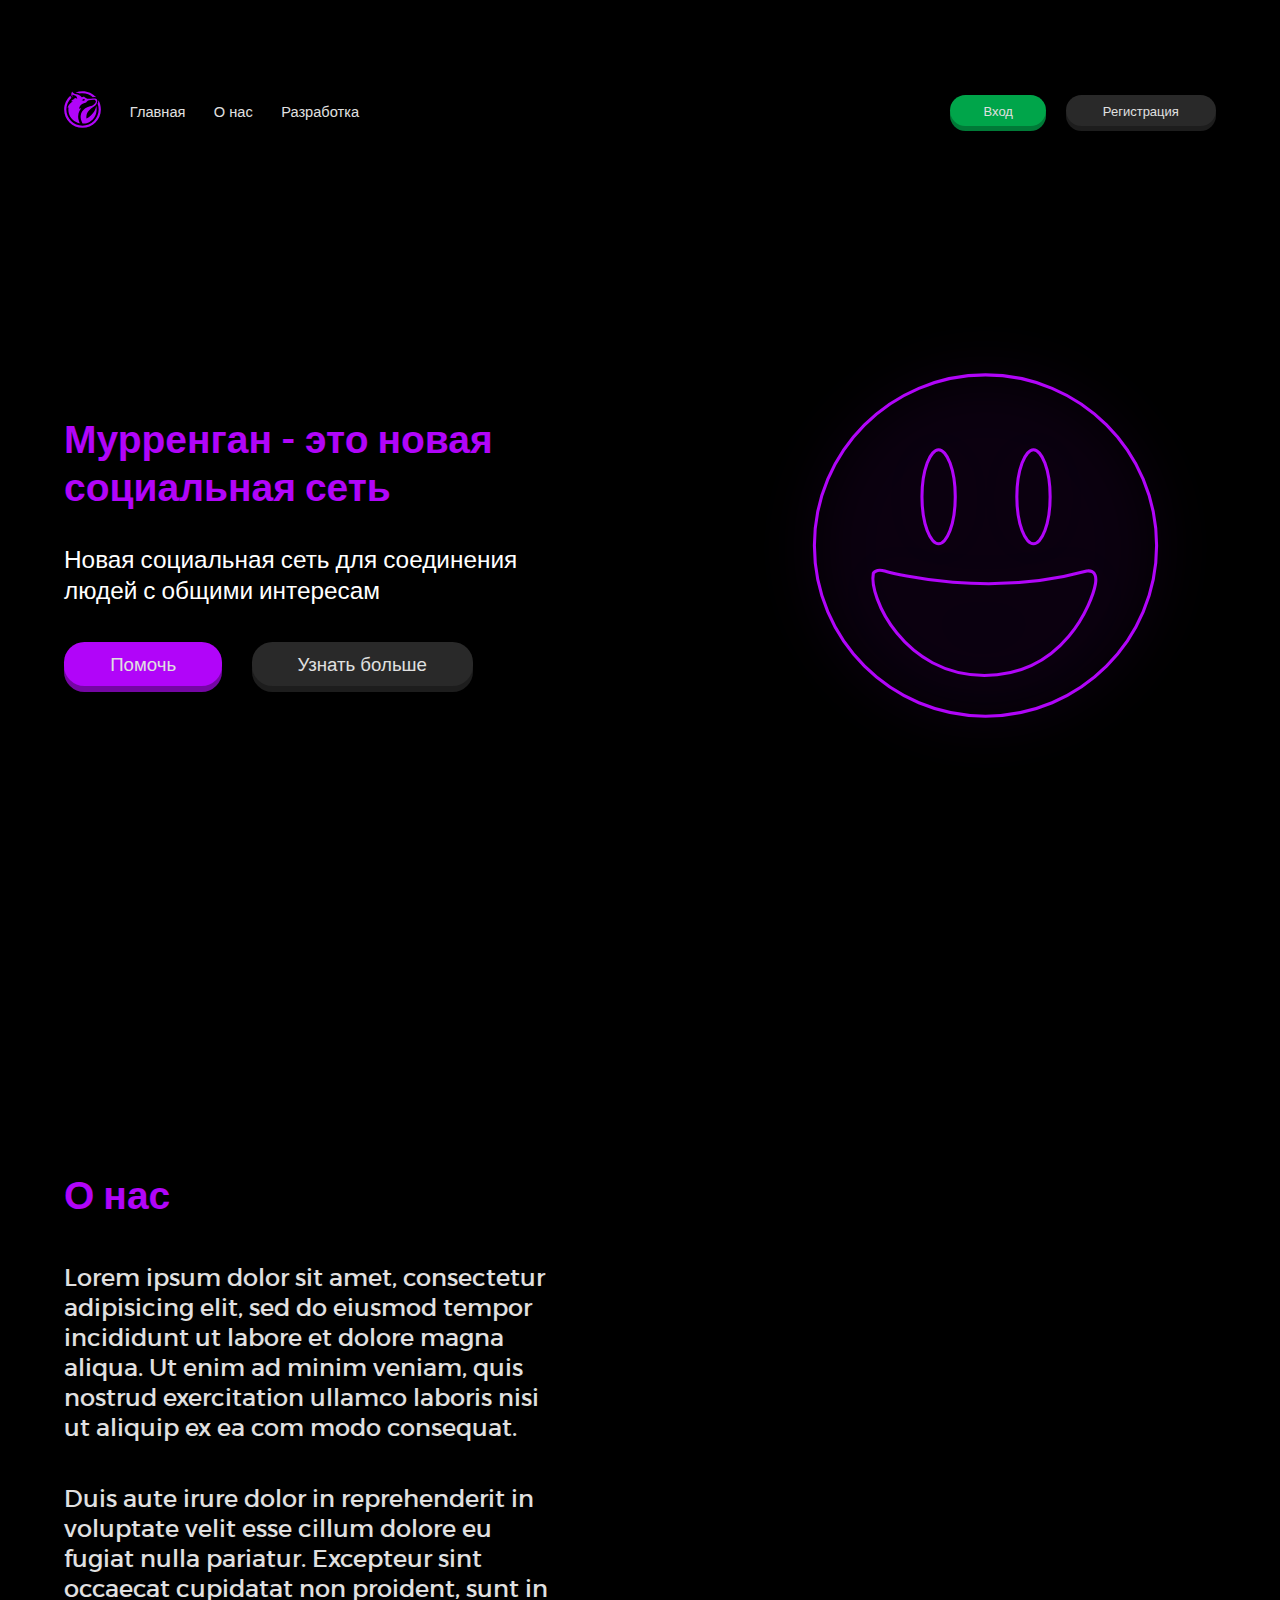
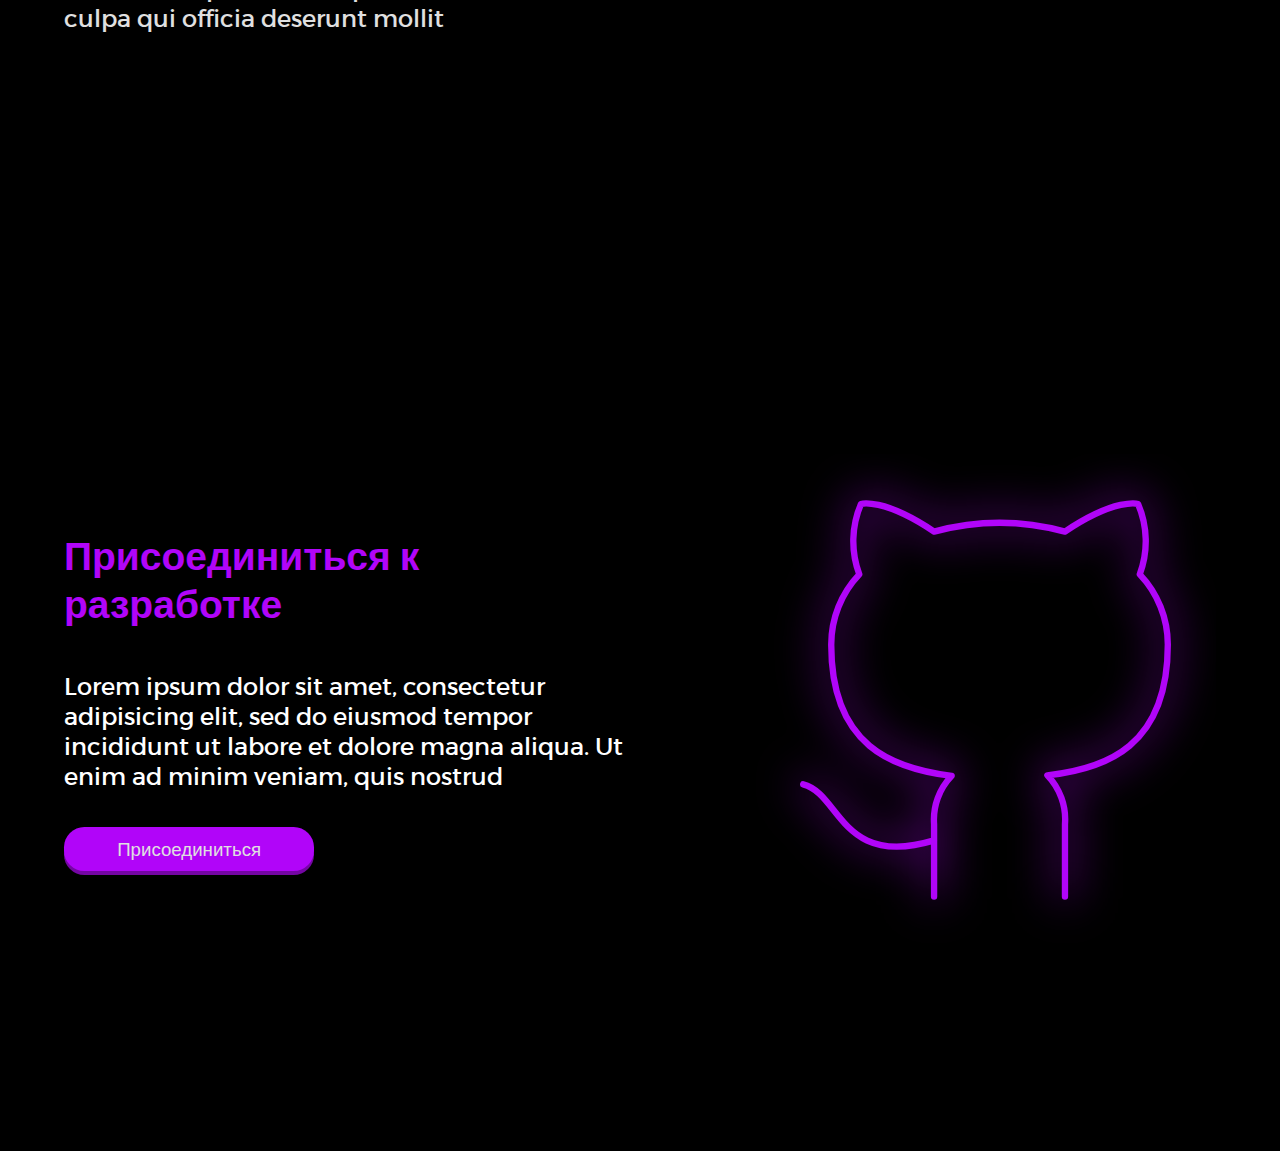
==== commit 784a2554: "f" ====
--- a/index.html
+++ b/index.html
@@ -99,7 +99,7 @@
                     </div>
                 </div>
             </div>
-            <div class="header-img__wrapper">
+            <div class="block-img__wrapper">
                 <img src="img/cat.svg">
             </div>
         </div>
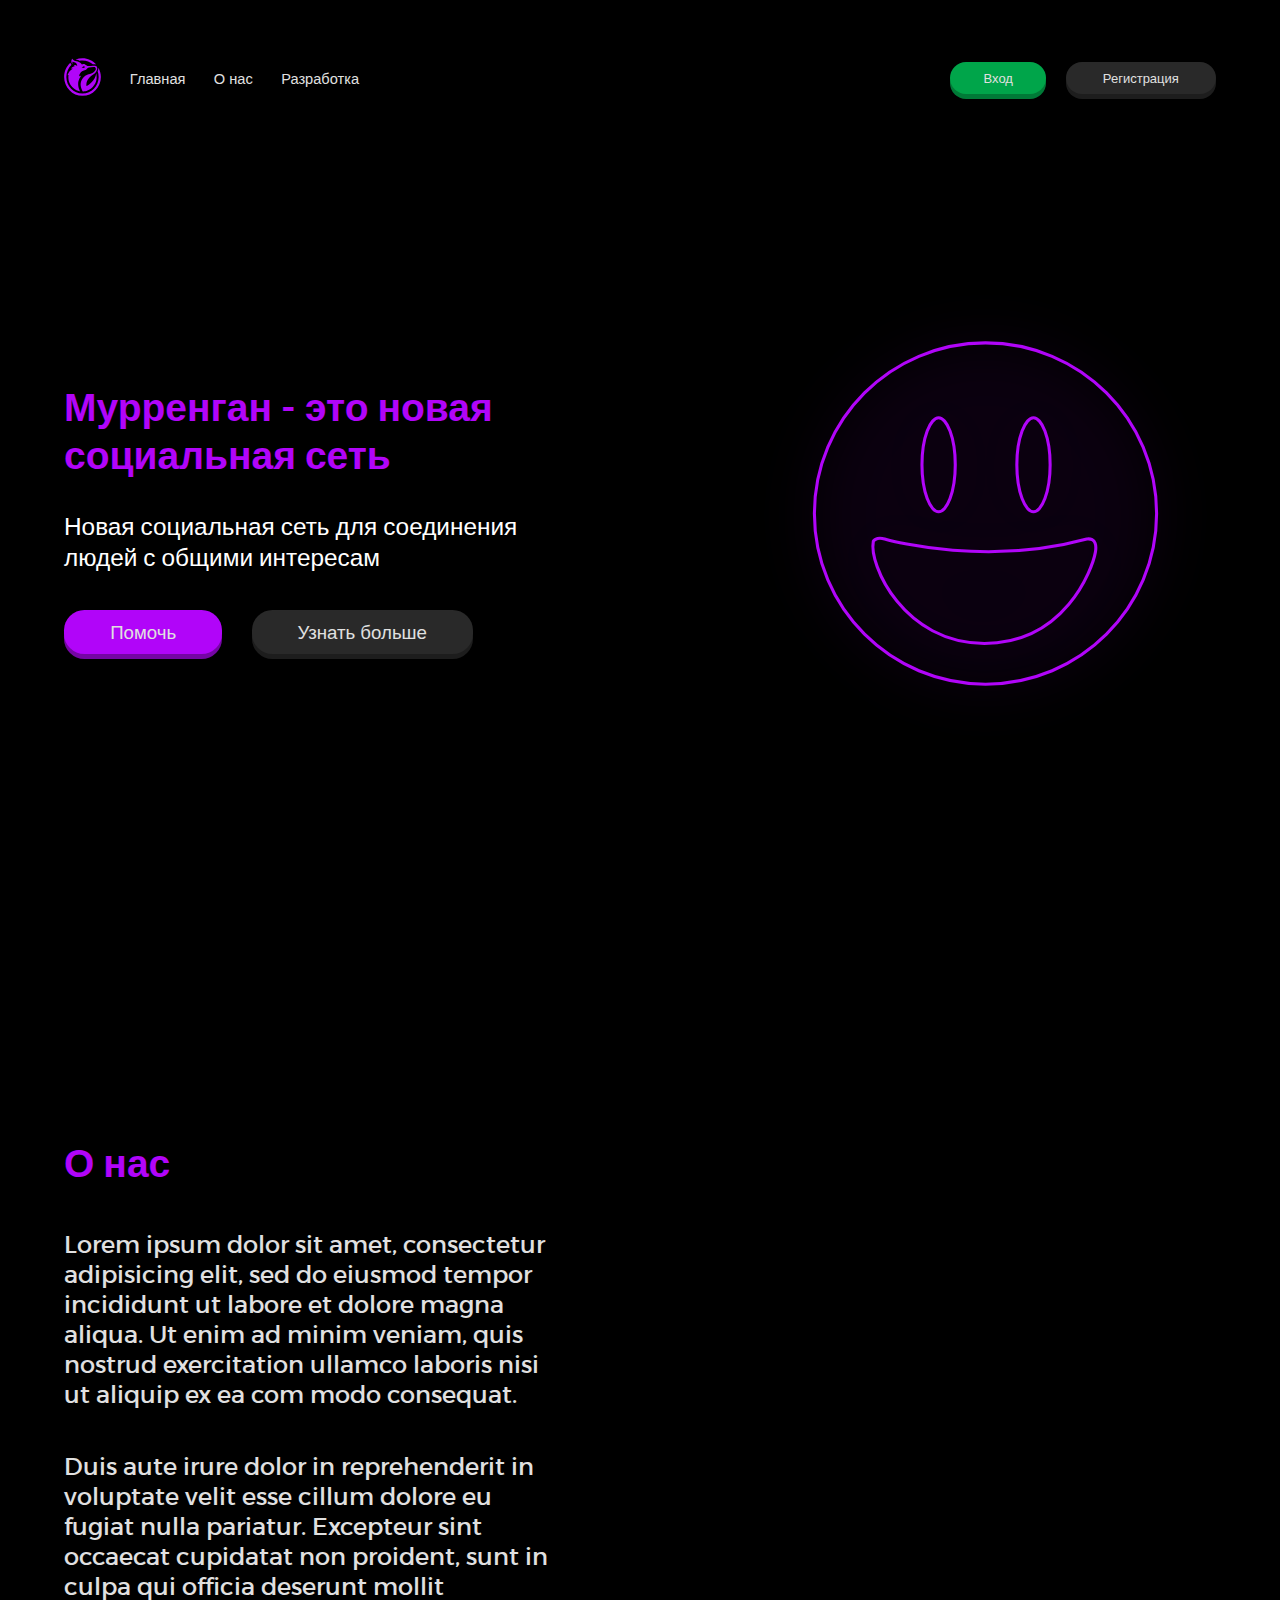
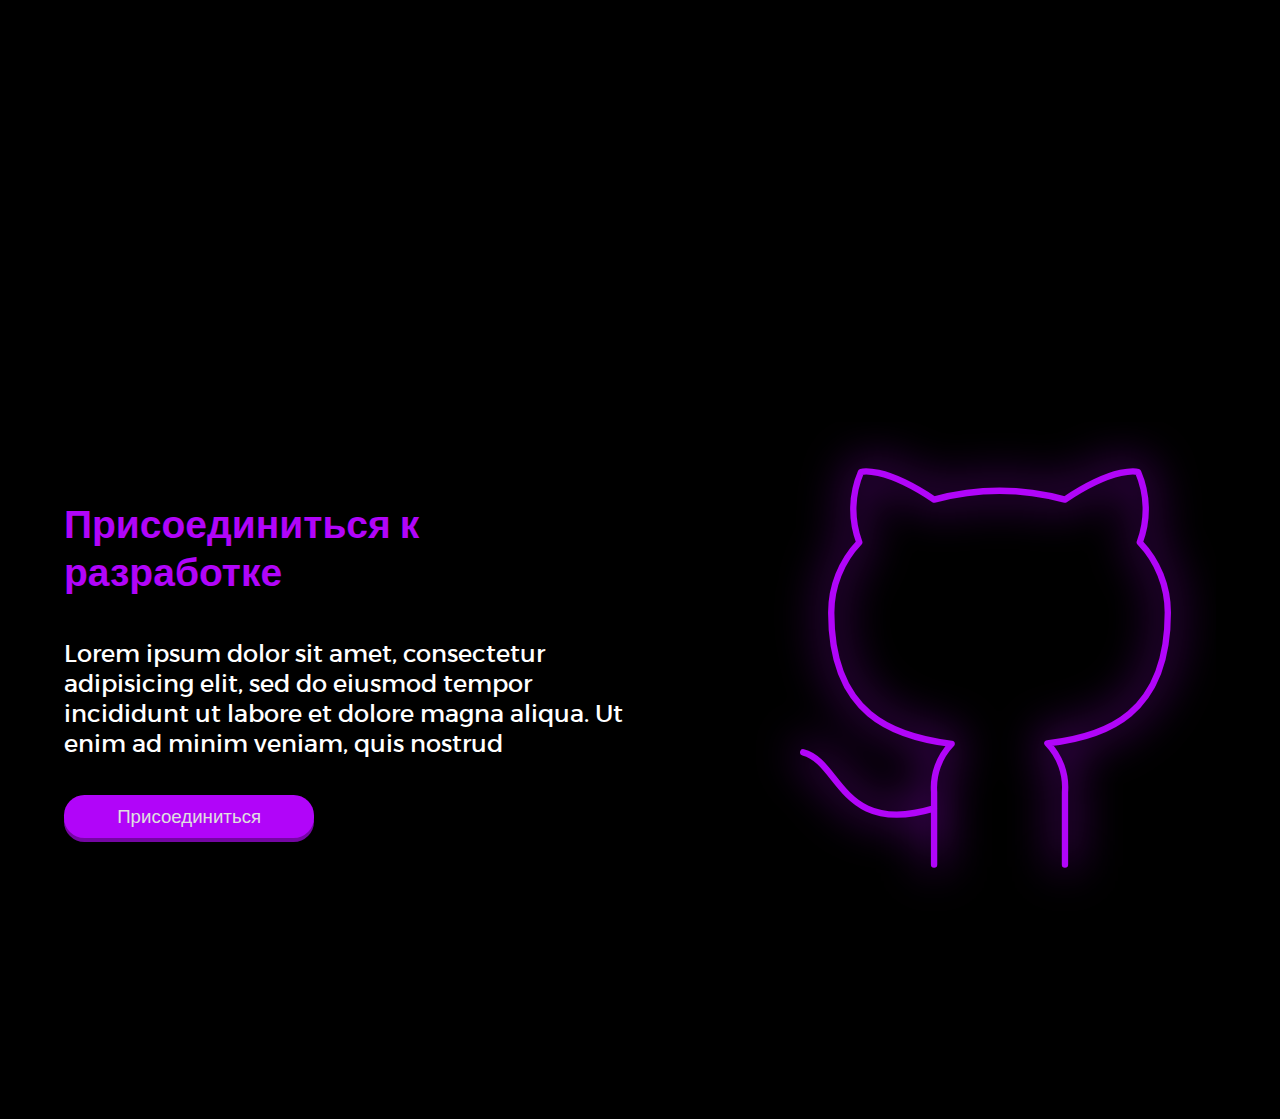
==== commit 06f7030f: "Добавление регестрации" ====
--- a/index.html
+++ b/index.html
@@ -31,9 +31,7 @@
                 </div>
             </div>
             <a class="burger__wrapper" href="#">
-                <span class="burger__item"></span>
-                <span class="burger__item"></span>
-                <span class="burger__item"></span>
+
             </a>
         </div>
     </nav>
@@ -44,12 +42,12 @@
                 <h3 class="subtitle">Новая социальная сеть для соединения людей с общими интересам</h3>
                 <div class="button__container adaptive-button__container">
                     <div class="button__wrapper">
-                        <a href="#" class="button__item help-button">Помочь</a>
-                        <div class="button-layer help-button__layer"></div>
+                        <a href="#" class="button__item optimized-button">Помочь</a>
+                        <div class="button-layer optimized-button__layer"></div>
                     </div>
                     <div class="button__wrapper">
-                        <a href="#" class="button__item optimized-button">Узнать больше</a>
-                        <div class="button-layer optimized-button__layer"></div>
+                        <a href="#" class="button__item read-button">Узнать больше</a>
+                        <div class="button-layer read-button__layer"></div>
                     </div>
                 </div>
             </div>
--- a/fonts/montserrat.css
+++ b/fonts/montserrat.css
@@ -3,11 +3,13 @@
     src: local('Montserrat'), local('Montserrat-Regular'), url('montserrat.woff2') format('woff2'), url('montserrat.woff') format('woff'), url('montserrat.ttf') format('truetype');
     font-weight: 400;
     font-style: normal;
+    font-display: swap;
 }
 @font-face {
     font-family: 'Montserrat';
     src: local('Montserrat Bold'), local('Montserrat-Bold'), url('montserratbold.woff2') format('woff2'), url('montserratbold.woff') format('woff'), url('montserratbold.ttf') format('truetype');
     font-weight: 700;
     font-style: normal;
+    font-display: swap;
 }
 
--- a/css/general.css
+++ b/css/general.css
@@ -130,16 +130,10 @@
 
 .menu {
     display: flex;
-    margin-top: 5.5rem;
+    margin-top: 3rem;
     position: relative;
     height: 6rem;
     z-index: 40;
-}
-
-.nav-wrapper {
-    display: flex;
-    justify-content: space-between;
-    margin: 0 auto;
 }
 
 .menu__item {
@@ -214,22 +208,22 @@
     background-color: #00a54a;
 }
 
-.optimized-button {
+.read-button {
     background-color: #292929;
     width: 17rem;
 }
 
+.read-button {
+    margin-left: 2.25rem;
+}
+
 .optimized-button {
-    margin-left: 2.25rem;
-}
-
-.help-button {
     background-color: #b105f9;
     width: 12.1875rem;
 }
 
-.button__container .optimized-button,
-.button__container .help-button {
+.button__container .read-button,
+.button__container .optimized-button {
     font-size: 1.4375rem;
     height: 3.375rem;
 }
@@ -241,7 +235,7 @@
 }
 
 .button__container .registration-button:hover,
-.button__container .optimized-button:hover {
+.button__container .read-button:hover {
     background-color: #414141;
 }
 
@@ -259,7 +253,7 @@
     width: 7.375rem;
 }
 
-.help-button__layer {
+.optimized-button__layer {
     left: 0;
     top: 0.5rem;
     background-color: #7506a4;
@@ -267,7 +261,7 @@
     height: 3.3125rem;
 }
 
-.optimized-button__layer {
+.read-button__layer {
     right: 0;
     top: 0.5rem;
     background-color: #1d1d1d;
@@ -311,37 +305,8 @@
     width: 50%;
 }
 
-.adaptive-murr-logo {
-    font-size: 3rem;
-    font-weight: bold;
-    color: #b105f9;
-    text-shadow: 2px 5px 15px #b105f9;
-}
-
-.header-content-wrapper {
-    width: 40%;
-}
-
 .develop-text__wrapper {
     width: 50%;
-}
-
-.adaptive-logo {
-    width: 1.7rem;
-    height: 1.9rem;
-}
-
-.adaptive-menu {
-    display: flex;
-    align-items: center;
-    cursor: pointer;
-}
-
-.adaptive-menu div {
-    border: 0.5rem solid transparent;
-    border-top: 0.5rem solid #fff;
-    margin-top: 0.5rem;
-    margin-left: 0.3rem;
 }
 
 h2 {
@@ -349,12 +314,6 @@
     margin-bottom: 3.25rem;
 }
 
-.adaptive-murr-logo,
-.adaptive-menu,
-.nav__item__responsive {
-    display: none;
-}
-
 p {
     font-size: 1.875rem;
 }
@@ -380,17 +339,6 @@
 
 .subtitle {
     width: 90%;
-}
-
-.adaptive-button-general {
-    display: none;
-    z-index: 3;
-}
-
-.video {
-    height: 0;
-    position: relative;
-    padding-bottom: 56.25%;
 }
 
 * {
@@ -428,12 +376,149 @@
     min-height: calc(100vh - 7.563rem);
 }
 
-.button__container .help-button:hover,
+.button__container .optimized-button:hover,
 .join-button:hover {
     background-color: #c743ff;
 }
 
-.button__container .help-button:active,
+.optimized-button:active,
 .join-button:active {
     background-color: #b105f9;
+}
+/* pop up*/
+
+.registration-pop-up__wrapper{
+    width: 45.9375rem;
+    height: 50.875rem;
+    background-color: #060606;
+    position: fixed;
+    left: 50%;
+    margin-left: -22.5rem;
+    top: 50%;
+    margin-top: -25.4rem;
+    border-radius: 40px;
+    display: flex;
+    align-items: center;
+    justify-content: center;
+}
+.registration-title{
+    color: #ffffff;
+    font-size: 2.75rem; 
+    text-align: center;
+    margin-bottom: 3.125rem;
+}
+.registration-pop-up__container{
+    width: 38.4375rem;
+    height: 34.375rem;
+}
+.remember{
+    font-family: Montserrat;
+    font-size: 1rem;
+}
+.user-data{
+    display: block;
+    width: 100%;
+    height: 2.5rem;
+    border: 4px solid #b105f9;
+    border-radius: 15px;
+    text-align: center;
+    background: transparent;
+    color: #989898;
+    font-size: 1.25rem;
+}
+.user-data:first-child{
+    margin-bottom: 3.25rem;
+}
+
+.user-password{
+    margin-bottom: 2.8125rem;
+}
+.chekbox-wrapper {
+    color:#ffffff;
+    display: flex;
+    position: relative;
+    padding-left: 35px;
+    margin-bottom: 12px;
+    cursor: pointer;
+    font-size: 1rem;
+    height: 1.8rem;
+    align-items: center;
+    justify-content: center;
+}
+
+.chekbox-wrapper input {
+    position: absolute;
+    opacity: 0;
+    cursor: pointer;
+    height: 0;
+    width: 0;
+}
+
+.checkmark {
+    position: absolute;
+    top: 0;
+    left: 36%;
+    height: 1.3125rem;
+    width: 1.3125rem;
+    background-color: transparent;
+    border: 3px solid #b105f9;
+    border-radius: 6px;
+}
+
+.chekbox-wrapper input:checked ~ .checkmark {
+    background-color: transparent;
+}
+
+.checkmark:after {
+    content: "";
+    position: absolute;
+    display: none;
+}
+
+.chekbox-wrapper input:checked ~ .checkmark:after {
+    display: block;
+}
+
+.chekbox-wrapper .checkmark:after {
+    left: 0.5rem;
+    top: 0.125rem;
+    width: 0.3125rem;
+    height: 0.625rem;
+    border: solid white;
+    border-width: 0 3px 3px 0;
+    -webkit-transform: rotate(45deg);
+    -ms-transform: rotate(45deg);
+    transform: rotate(45deg);
+}
+button{
+    outline: none;
+    border: 0;
+    cursor: pointer;
+}
+.go-button{
+    width: 100%;
+}
+.go-button__layer{
+    width: 100%;
+    left: 0;
+    top: 0.5rem;
+    background-color: #7506a4;
+    height: 3.1875rem;
+}
+.go-button__wrapper{
+    margin-top: 2.5rem;
+}
+.registration-pop-up__link{
+    text-decoration: underline;
+    transition: all 0.25s;
+}
+.registration-pop-up__link:last-child{
+    margin-left: 1.1875rem;
+}
+.registration-pop-up__link__wrapper{
+    margin-top: 3.125rem;
+    text-align: center;
+}
+.registration-pop-up__link:hover{
+    color: #b105f9;
 }--- a/css/adaptive.css
+++ b/css/adaptive.css
@@ -1,10 +1,6 @@
 @media screen and (max-width: 1612px) {
     html {
         font-size: 15px;
-    }
-
-    .nav-first__item {
-        font-size: 9px;
     }
 }
 
@@ -12,19 +8,11 @@
     html {
         font-size: 14px;
     }
-
-    .nav-first__item {
-        font-size: 8px;
-    }
 }
 
 @media screen and (max-width: 1320px) {
     html {
         font-size: 13px;
-    }
-
-    .nav-first__item {
-        font-size: 7px;
     }
 }
 
@@ -32,31 +20,17 @@
     html {
         font-size: 12px;
     }
-
-    .first__img,
-    .last-img {
-        transform: scale(0.8);
-    }
 }
 
 @media screen and (max-width: 1050px) {
     html {
         font-size: 11px;
     }
-
-    .adaptive-button-general {
-        transform: scale(0.8);
-        z-index: 20;
-    }
 }
 
 @media screen and (max-width: 1044px) {
     .button__container {
         display: none;
-    }
-
-    .adaptive-button-general {
-        transform: scale(0.8);
     }
 
     .menu__item {
@@ -67,7 +41,6 @@
         width: 100%;
     }
 
-    .header-content-wrapper,
     .block-img__wrapper {
         display: none;
     }
@@ -90,7 +63,7 @@
         margin-top: 0.3125rem;
     }
 
-    header {
+    #home {
         background: url(../img/smile-adaptive.svg) no-repeat right;
     }
 
@@ -102,80 +75,9 @@
         background: url(../img/adaptive-cat.svg) no-repeat right;
     }
 
-    .adaptive-menu,
-    .nav__item__responsive {
-        display: flex;
-
-    }
-
-    .adaptive-murr-logo {
-        display: inline-block;
-    }
-
     .adaptive-button__container {
         display: flex;
         justify-content: flex-start;
-    }
-
-    .adaptive-button__item {
-        display: inline-block;
-    }
-
-    .adaptive-button {
-        width: 14.5455rem;
-        height: 14.5455rem;
-        background: #b105f9;
-        border-radius: 50%;
-        display: flex;
-        justify-content: center;
-        align-items: center;
-        position: fixed;
-        bottom: 0;
-        right: 0;
-        z-index: -1;
-    }
-
-    .adaptive-button-general {
-        width: 14.5455rem;
-        height: 14.5455rem;
-        border-radius: 50%;
-        display: flex;
-        justify-content: center;
-        align-items: center;
-        position: fixed;
-        bottom: 3.6364rem;
-        right: 1.3636rem;
-        cursor: pointer;
-        box-shadow: 0 20px 20px #7506a4;
-
-    }
-
-    .adaptive-button__logo {
-        width: 14.5455rem;
-        height: 14.5455rem;
-        background: #7506a4;
-        border-radius: 50%;
-        display: flex;
-        justify-content: center;
-        align-items: center;
-        position: absolute;
-        left: 0;
-        top: 1.1818rem;
-        z-index: -2;
-    }
-
-    .adaptive-button-logo-wraper img {
-        width: 140px;
-        height: 140px;
-        z-index: 1;
-    }
-
-    .adaptive-button-general:active .adaptive-button {
-        bottom: -0.9091rem;
-    }
-
-    .adaptive-button-general:active .adaptive-button-logo-wraper {
-        margin-top: 2.1818rem;
     }
 
     .about-section-content__wrapper {
@@ -206,14 +108,6 @@
         font-size: 10px;
     }
 
-    .adaptive-button-general {
-        transform: scale(0.7);
-    }
-
-    .adaptive-button-logo-wraper img {
-        transform: scale(0.96);
-    }
-
     .join-button,
     .join-button__wrapper,
     .join-button__layer {
@@ -221,33 +115,8 @@
     }
 }
 
-@media screen and (max-width: 410px) {
-
-    .help-button__layer {
-        left: 50%;
-        margin-left: -6.1rem;
-    }
-
-    .adaptive-button-general {
-        z-index: 20;
-    }
-
-    .adaptive-button-general {
-        transform: scale(0.7);
-    }
-
-}
-
 @media screen and (max-width: 408px) {
     html {
         font-size: 8px;
     }
-
-    .adaptive-button-general {
-        transform: scale(0.6);
-    }
-
-    .adaptive-button-logo-wraper img {
-        transform: scale(0.77);
-    }
 }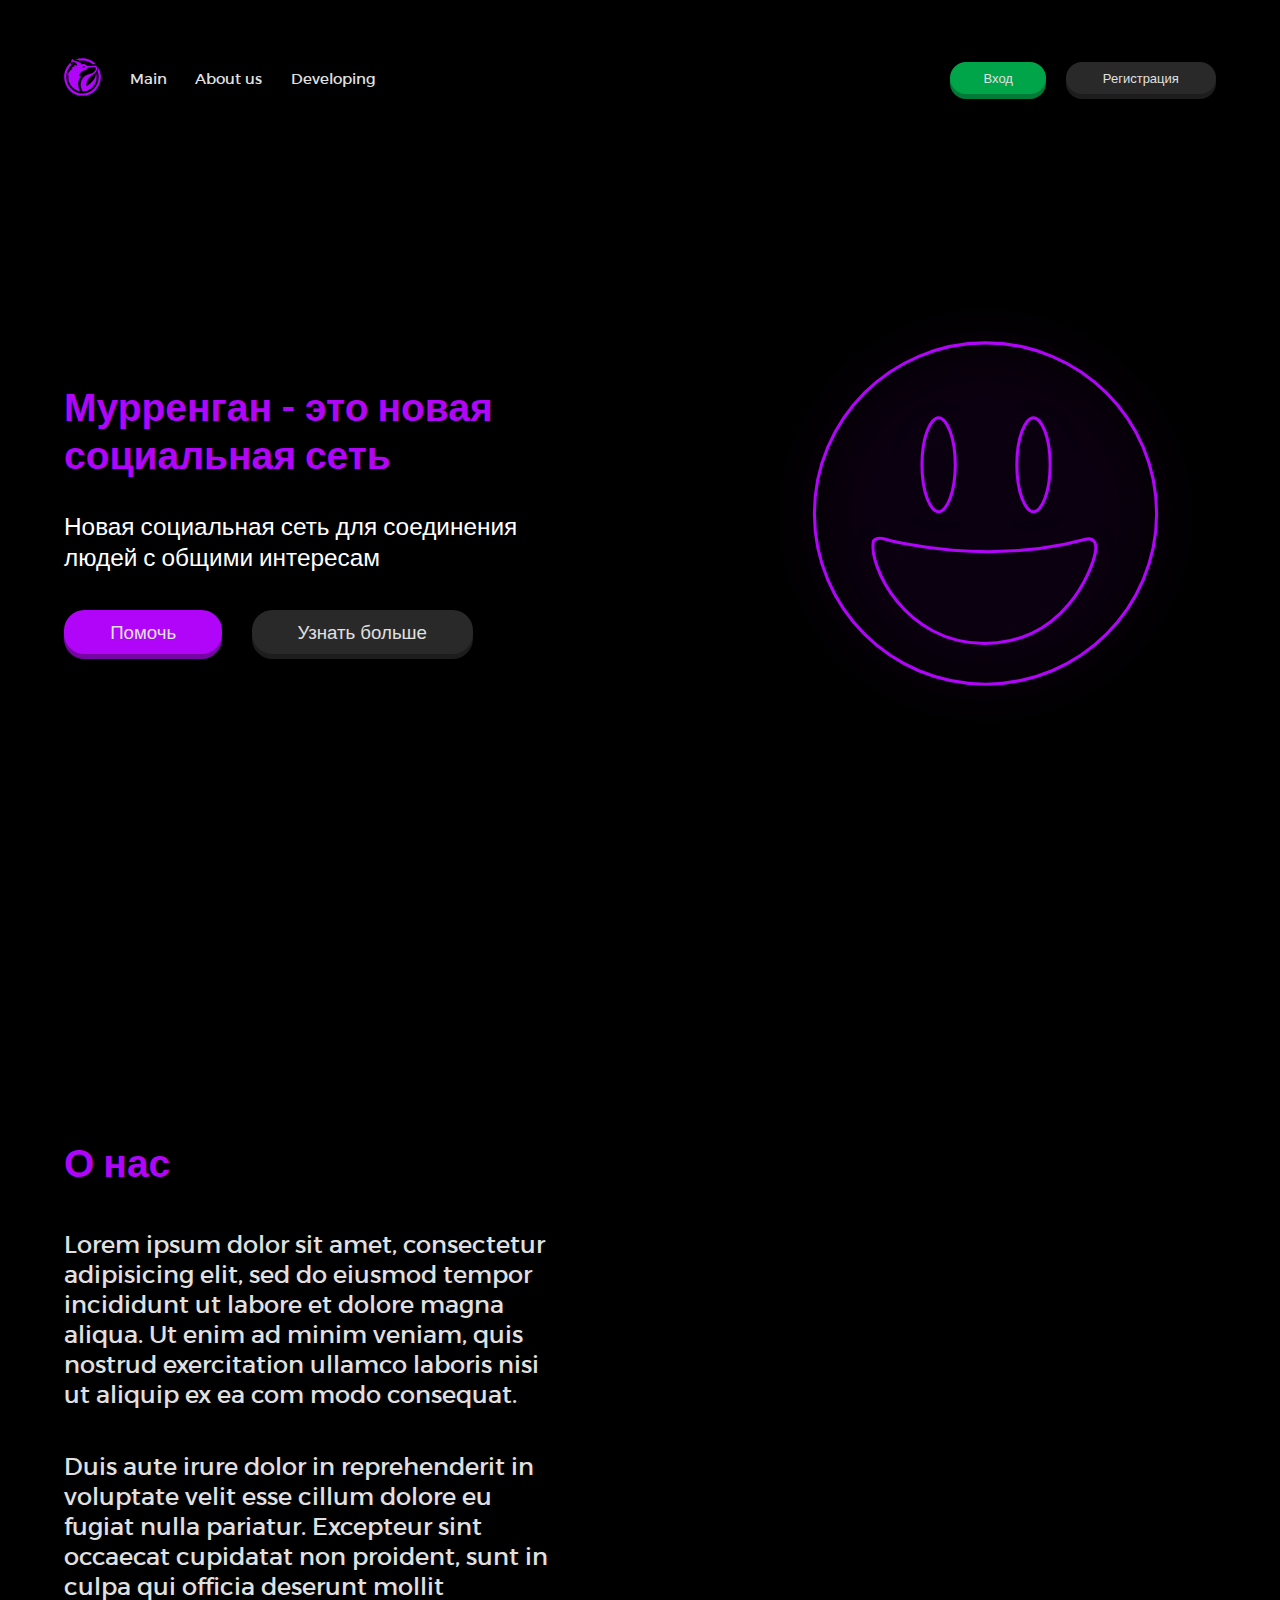
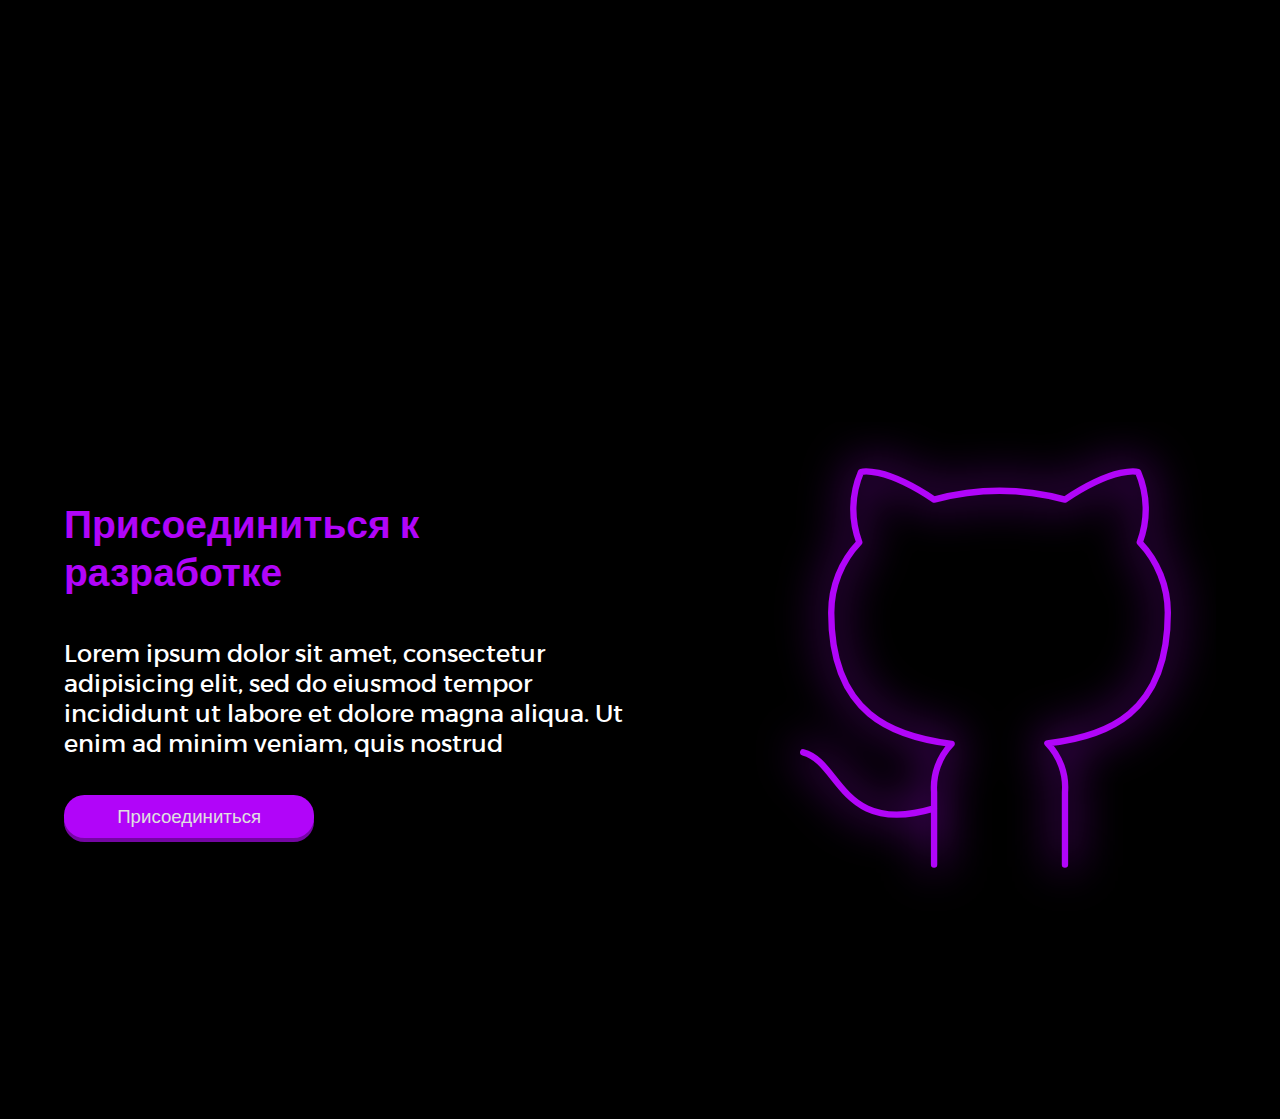
==== commit 80537029: "test commit" ====
--- a/index.html
+++ b/index.html
@@ -16,9 +16,9 @@
         <div class="wrapper">
             <div class="menu__link">
                 <a href="#"><img src="img/murr_logo.svg"></a>
-                <a href="#home" class="menu__item">Главная</a>
-                <a href="#about-us" class="menu__item">О нас</a>
-                <a href="#develop" class="menu__item">Разработка</a>
+                <a href="#home" class="menu__item">Main</a>
+                <a href="#about-us" class="menu__item">About us</a>
+                <a href="#develop" class="menu__item">Developing</a>
             </div>
             <div class="button__container">
                 <div class="button__wrapper">
@@ -105,4 +105,4 @@
     </div>
 </body>
 
-</html>+</html>
--- a/css/general.css
+++ b/css/general.css
@@ -82,7 +82,14 @@
     margin: 0;
     padding: 0;
 }
-
+a:active, a:focus { outline: none; }
+
+input, textarea {outline:none;}
+input:active, textarea:active {outline:none;}
+:focus {outline:none;}
+textarea {resize:none;}
+textarea {resize:vertical;}
+textarea {resize:horizontal;}
 html {
     font-size: 16px;
     overflow-x: hidden;
@@ -385,56 +392,65 @@
 .join-button:active {
     background-color: #b105f9;
 }
+
 /* pop up*/
 
-.registration-pop-up__wrapper{
-    width: 45.9375rem;
-    height: 50.875rem;
+.pop-up__wrapper {
+    width: 45rem;
+    height: 40rem;
     background-color: #060606;
     position: fixed;
     left: 50%;
     margin-left: -22.5rem;
     top: 50%;
-    margin-top: -25.4rem;
+    margin-top: -20rem;
     border-radius: 40px;
     display: flex;
     align-items: center;
     justify-content: center;
 }
-.registration-title{
+.registration-pop-up__wrapper{
+    height: 45rem;
+    margin-top: -22.5rem
+}
+.pop-up__title {
     color: #ffffff;
-    font-size: 2.75rem; 
+    font-size: 2.75rem;
     text-align: center;
     margin-bottom: 3.125rem;
 }
-.registration-pop-up__container{
-    width: 38.4375rem;
-    height: 34.375rem;
-}
-.remember{
+
+.pop-up__container{
+    width: 40rem;
+}
+
+.pop-up__checkbox{
     font-family: Montserrat;
     font-size: 1rem;
 }
-.user-data{
+
+.user-data {
     display: block;
-    width: 100%;
+    width: calc(100% - 10px);
     height: 2.5rem;
     border: 4px solid #b105f9;
     border-radius: 15px;
     text-align: center;
-    background: transparent;
+    background: #000000;
     color: #989898;
     font-size: 1.25rem;
 }
-.user-data:first-child{
+
+.user-data:first-child {
     margin-bottom: 3.25rem;
 }
 
-.user-password{
+.user-password {
     margin-bottom: 2.8125rem;
 }
+
 .chekbox-wrapper {
-    color:#ffffff;
+    color: #ffffff;
     display: flex;
     position: relative;
     padding-left: 35px;
@@ -457,15 +473,16 @@
 .checkmark {
     position: absolute;
     top: 0;
-    left: 36%;
+    left: 50%;
     height: 1.3125rem;
     width: 1.3125rem;
     background-color: transparent;
-    border: 3px solid #b105f9;
-    border-radius: 6px;
-}
-
-.chekbox-wrapper input:checked ~ .checkmark {
+    border: 0.1875rem solid #b105f9;
+    border-radius: 0.375rem;
+    margin-left: -5rem;
+}
+
+.chekbox-wrapper input:checked~.checkmark {
     background-color: transparent;
 }
 
@@ -475,50 +492,78 @@
     display: none;
 }
 
-.chekbox-wrapper input:checked ~ .checkmark:after {
+.chekbox-wrapper input:checked~.checkmark:after {
     display: block;
 }
 
 .chekbox-wrapper .checkmark:after {
-    left: 0.5rem;
-    top: 0.125rem;
+    left: 33%;
+    top: 12%;
     width: 0.3125rem;
     height: 0.625rem;
     border: solid white;
-    border-width: 0 3px 3px 0;
+    border-width: 0 0.1875rem 0.1875rem 0;
     -webkit-transform: rotate(45deg);
     -ms-transform: rotate(45deg);
     transform: rotate(45deg);
 }
-button{
+
+button {
     outline: none;
     border: 0;
     cursor: pointer;
 }
-.go-button{
+
+.go-button {
     width: 100%;
 }
-.go-button__layer{
+
+.go-button__layer {
     width: 100%;
     left: 0;
     top: 0.5rem;
     background-color: #7506a4;
     height: 3.1875rem;
 }
-.go-button__wrapper{
+
+.go-button__wrapper {
     margin-top: 2.5rem;
 }
-.registration-pop-up__link{
+
+.pop-up__link {
     text-decoration: underline;
     transition: all 0.25s;
 }
-.registration-pop-up__link:last-child{
+
+.pop-up__link:last-child {
     margin-left: 1.1875rem;
 }
-.registration-pop-up__link__wrapper{
+
+.pop-up__link__wrapper {
     margin-top: 3.125rem;
     text-align: center;
 }
-.registration-pop-up__link:hover{
+
+.pop-up__link:hover {
     color: #b105f9;
-}+}
+.arrow-left__wrapper img{
+    width: 4.25rem;
+    margin-left: 4rem;
+    margin-top: 3.2rem;
+    display: none;
+}
+.content-shadow{
+    width: 100vw;
+    height: 100vh;
+    position: absolute;
+    left: 0;
+    top: 0;
+    z-index: -10;
+}
+.user-email{
+    margin-bottom: 3.25rem;
+}
+.registration-checkmark{
+    margin-left: -6.4rem;;
+}
--- a/css/adaptive.css
+++ b/css/adaptive.css
@@ -15,6 +15,8 @@
         font-size: 13px;
     }
 }
+
+
 
 @media screen and (max-width: 1186px) {
     html {
@@ -100,7 +102,25 @@
         justify-content: center;
         margin-bottom: 10rem;
     }
+    .go-button__wrapper{
+        display: block;
+    }
 
+}
+
+@media screen and (max-width: 630px) {
+    .pop-up__wrapper{
+        background-color: transparent;
+    }
+    .pop-up__section{
+        position: relative;
+        background: no-repeat bottom url(../img/background-logo.svg);
+        min-width: 100vw;
+        min-height: 100vh;
+    }
+    .arrow-left__wrapper img{
+        display: block;
+    }
 }
 
 @media screen and (max-width: 470px) {
@@ -113,10 +133,43 @@
     .join-button__layer {
         width: 100%;
     }
+
+    .checkmark{
+        margin-left: -4.5rem;
+    }
+    .registration-checkmark{
+        margin-left: -6.1rem;
+    }
 }
 
 @media screen and (max-width: 408px) {
     html {
         font-size: 8px;
     }
+    .checkmark{
+        margin-left: -4rem;
+    }
+    .registration-checkmark{
+        margin-left: -5.7rem;
+    }
+}
+@media screen and (max-width: 330px) {
+    html {
+        font-size: 7px;
+    }
+    .pop-up__container{
+        width: 30rem;
+    }
+    .chekbox-wrapper .checkmark::after{
+        top: 0.17rem;
+    }
+}
+
+@media screen and (max-width: 270px) {
+    .pop-up__container{
+        width: 20rem;
+    }
+    .registration__title{
+        font-size: 1.6rem;
+    }
 }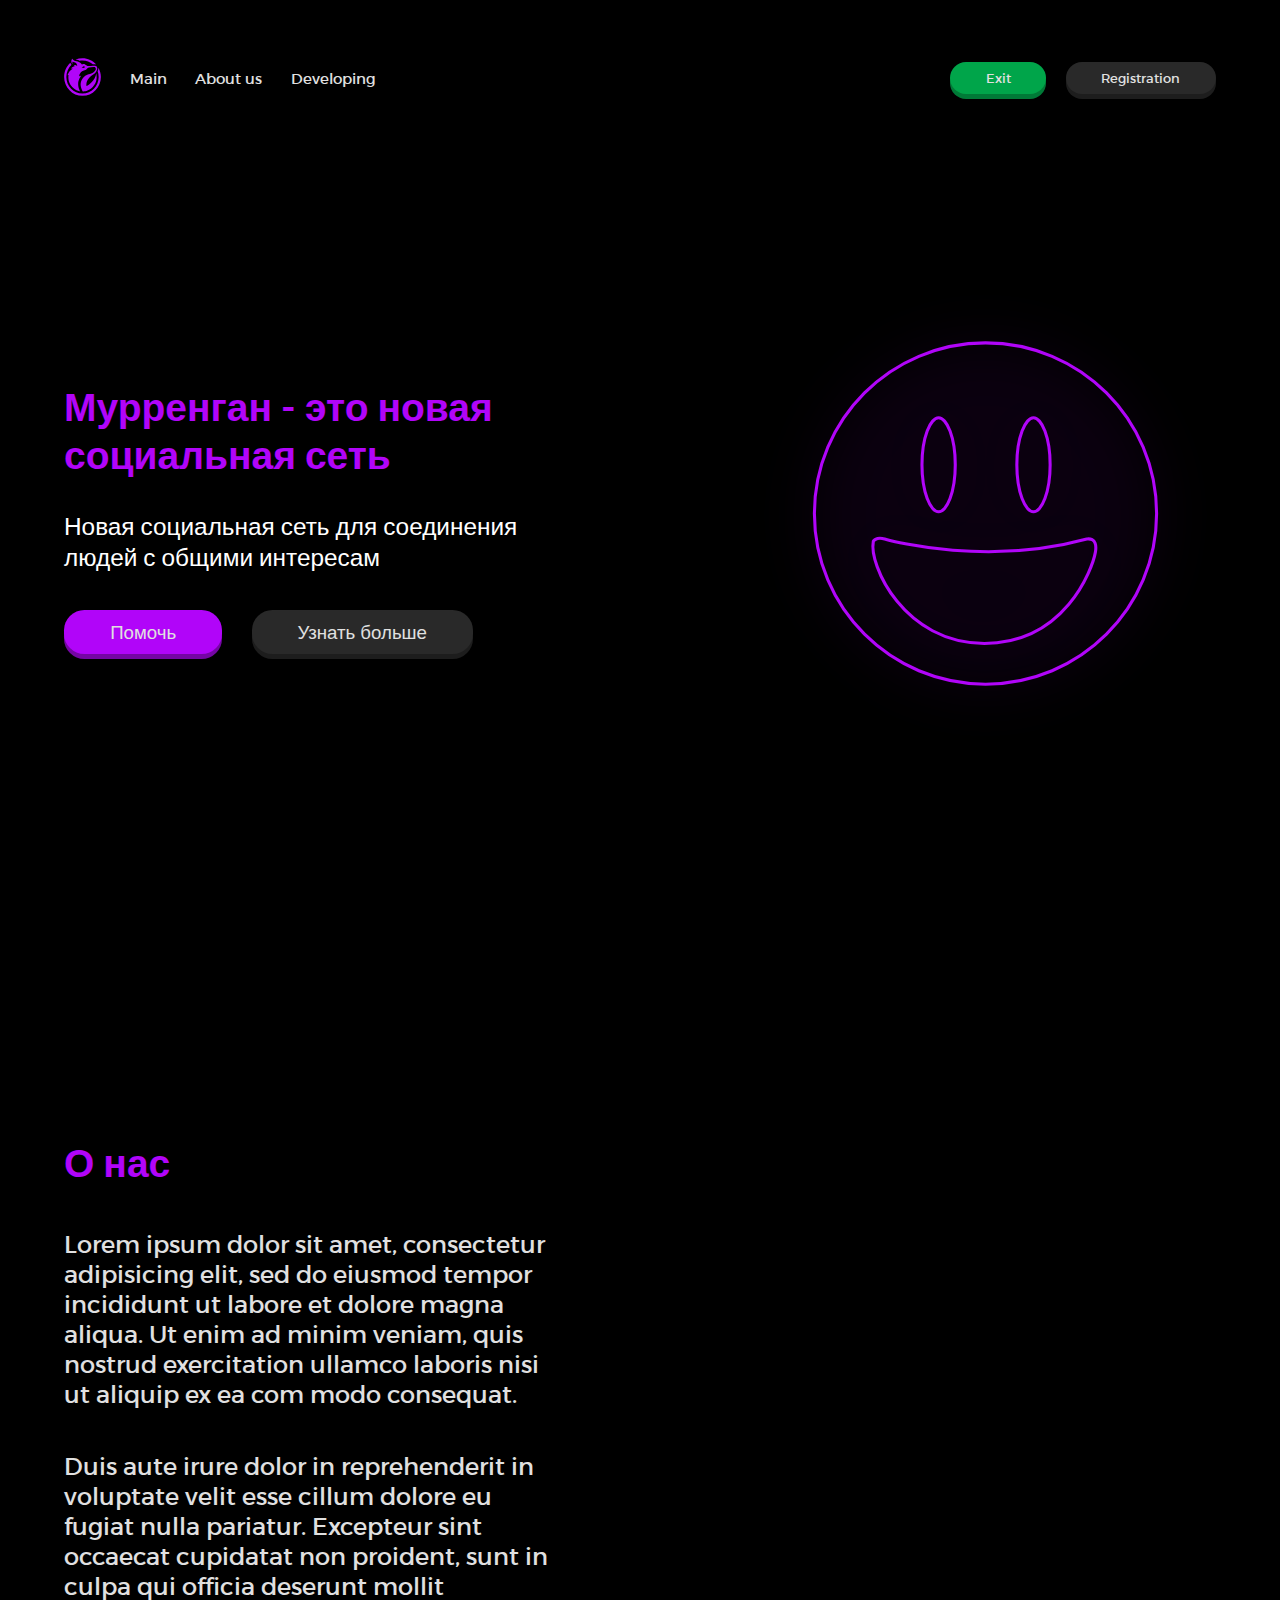
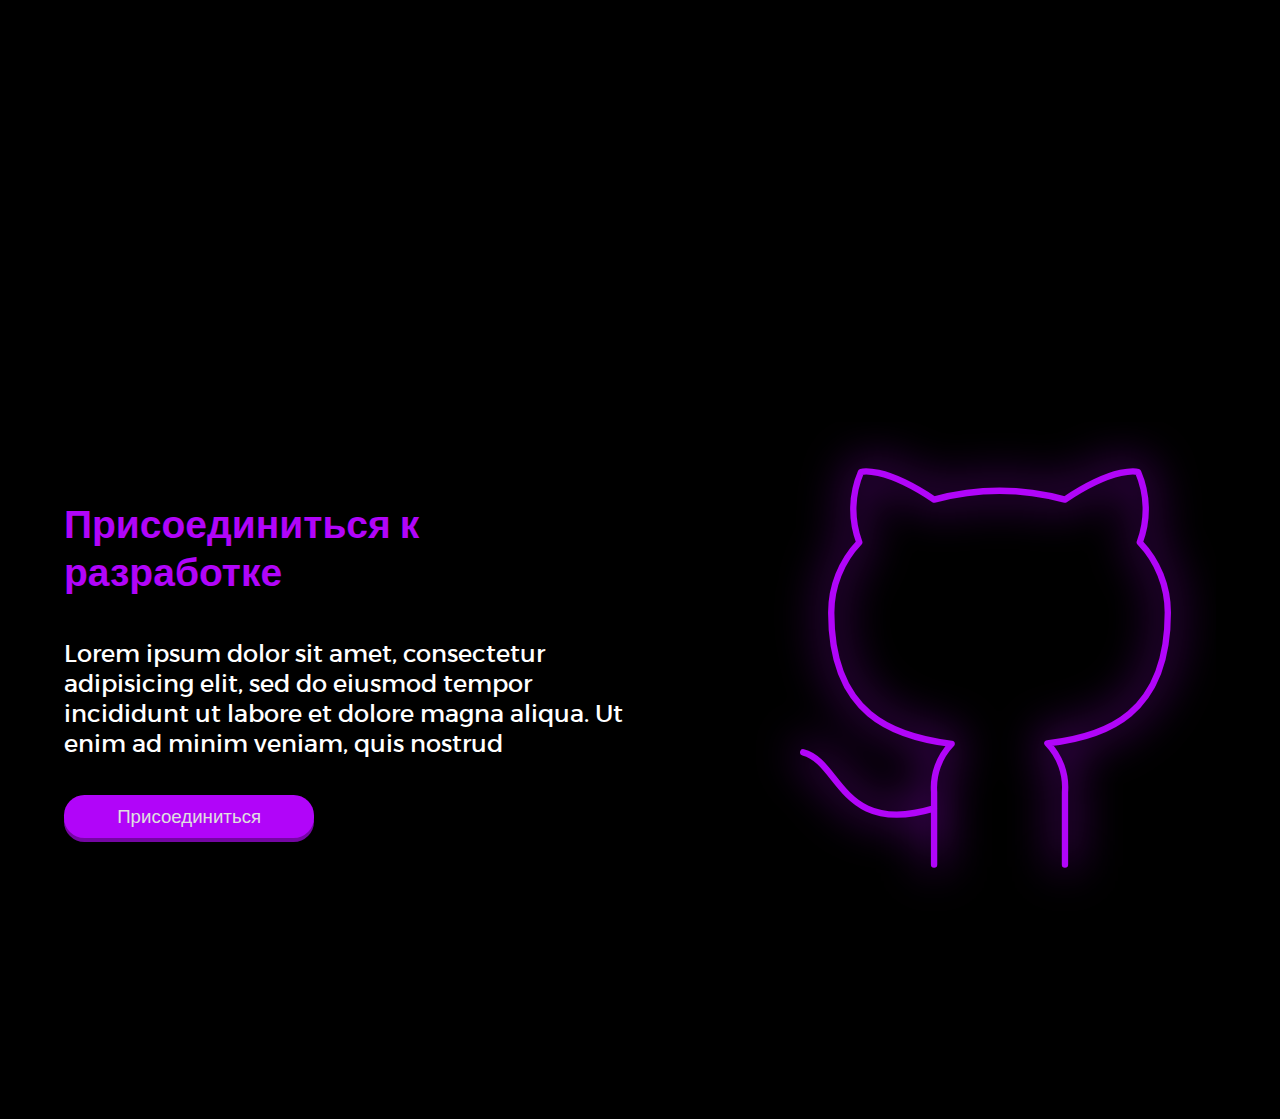
==== commit ba750835: "second commit" ====
--- a/index.html
+++ b/index.html
@@ -22,11 +22,11 @@
             </div>
             <div class="button__container">
                 <div class="button__wrapper">
-                    <a href="#" class="button__item enter-button">Вход</a>
+                    <a href="#" class="button__item enter-button">Exit</a>
                     <div class="button-layer enter-button__layer"></div>
                 </div>
                 <div class="button__wrapper">
-                    <a href="#" class="button__item registration-button">Регистрация</a>
+                    <a href="#" class="button__item registration-button">Registration</a>
                     <div class="button-layer registration-button__layer"></div>
                 </div>
             </div>
